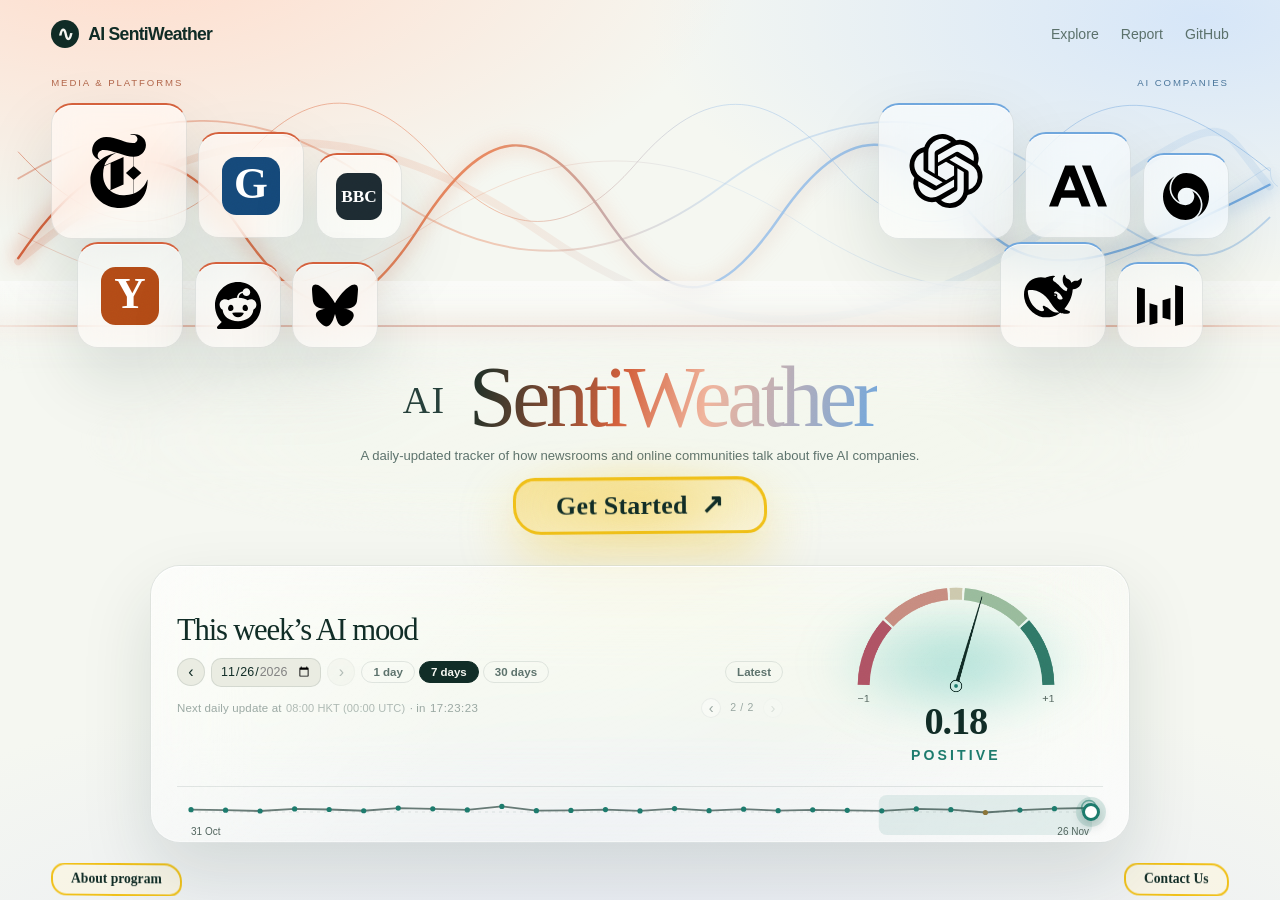
==== docs/index.html @ 68248980 "Hint that the timeline can be dragged" ====
<!doctype html>
<html lang="en">
<head>
<meta charset="utf-8">
<meta name="viewport" content="width=device-width,initial-scale=1">
<meta name="theme-color" content="#f6f7f1" media="(prefers-color-scheme: light)">
<meta name="theme-color" content="#050d12" media="(prefers-color-scheme: dark)">
<meta name="color-scheme" content="light dark">
<title>AI SentiWeather · AI in public conversation</title>
<meta name="description" content="A daily-updated tracker of media coverage and online discussion about five AI companies.">
<script>
  document.documentElement.classList.add("js-anim");
  setTimeout(function () {
    document.querySelectorAll("[data-reveal]").forEach(function (el) { el.classList.add("is-in"); });
  }, 2500);
</script>
<link rel="stylesheet" href="./style.css?v=20261127d">
<script defer src="./app.js?v=20261127d"></script>
</head>
<body data-page="home">

<div class="aurora" aria-hidden="true">
  <span class="orb orb-a"></span>
  <span class="orb orb-b"></span>
  <span class="orb orb-c"></span>
</div>
<div class="grain" aria-hidden="true"></div>

<header class="site-head" data-reveal data-anim="fade" style="--d:0ms">
  <a class="brand" href="./index.html"><i aria-hidden="true">∿</i> AI SentiWeather</a>
  <nav aria-label="Main">
    <a href="start.html">Explore</a>
    <a href="report.html">Report</a>
    <a href="https://github.com/COMM3650-AISentiWeather/AI-SentiWeather" target="_blank" rel="noopener noreferrer">GitHub</a>
  </nav>
</header>

<main class="stage">

  <section class="sky">
    <svg class="wave" viewBox="0 0 1440 320" preserveAspectRatio="none" aria-hidden="true">
      <defs>
        <linearGradient id="waveGrad" x1="0" y1="0" x2="1" y2="0">
          <stop offset="0" stop-color="#d4603c"/>
          <stop offset=".38" stop-color="#e88a62"/>
          <stop offset=".56" stop-color="#a9c9ea"/>
          <stop offset="1" stop-color="#6fa6dd"/>
        </linearGradient>
        <linearGradient id="glowGrad" x1="0" y1="0" x2="1" y2="0">
          <stop offset="0" stop-color="#d4603c" stop-opacity=".6"/>
          <stop offset=".5" stop-color="#e8a483" stop-opacity=".35"/>
          <stop offset="1" stop-color="#6fa6dd" stop-opacity=".6"/>
        </linearGradient>
      </defs>
      <path class="wave-glow" d="M-40 232 C 60 78, 150 70, 232 196 S 372 320, 452 190 S 596 52, 676 176 S 812 300, 892 178 S 1040 60, 1120 168 S 1290 244, 1490 138"
            fill="none" stroke="url(#glowGrad)" stroke-width="14" stroke-linecap="round"/>
      <path class="wave-line wave-wide" style="--wd:.26s" d="M-40 236 C 180 40, 380 40, 600 200 S 1020 340, 1240 180 S 1420 60, 1490 140"
            fill="none" stroke="url(#waveGrad)" stroke-width="10" stroke-opacity=".14" stroke-linecap="round"/>
      <path class="wave-line wave-mid" style="--wd:.18s" d="M-40 130 C 120 30, 260 30, 400 140 S 680 250, 820 140 S 1100 30, 1240 140 S 1420 250, 1490 180"
            fill="none" stroke="url(#waveGrad)" stroke-width="2.4" stroke-opacity=".42" stroke-linecap="round"/>
      <path class="wave-line wave-thin" style="--wd:.1s" d="M-40 96 C 60 210, 150 214, 232 110 S 392 10, 474 110 S 634 210, 716 110 S 876 10, 958 110 S 1118 210, 1200 110 S 1360 10, 1490 120"
            fill="none" stroke="url(#waveGrad)" stroke-width="1.2" stroke-opacity=".55" stroke-linecap="round"/>
      <path class="wave-line wave-hair" style="--wd:.34s" d="M-40 200 C 140 300, 300 300, 460 190 S 760 80, 920 190 S 1220 300, 1380 190 S 1470 120, 1500 140"
            fill="none" stroke="url(#waveGrad)" stroke-width="1" stroke-opacity=".3" stroke-linecap="round"/>
      <path class="wave-line" d="M-40 232 C 60 78, 150 70, 232 196 S 372 320, 452 190 S 596 52, 676 176 S 812 300, 892 178 S 1040 60, 1120 168 S 1290 244, 1490 138"
            fill="none" stroke="url(#waveGrad)" stroke-width="3" stroke-linecap="round"/>
    </svg>
    <div class="horizon" aria-hidden="true" data-reveal data-anim="sweep" style="--d:500ms"></div>
    <div class="frost-band" aria-hidden="true" data-reveal data-anim="fade" style="--d:620ms"></div>

    <div class="icon-field left">
      <p class="field-label" data-reveal data-anim="fade" style="--d:150ms">Media &amp; platforms</p>
      <div class="row">
        <a data-reveal style="--i:0" class="tile media s3" href="https://www.nytimes.com/" target="_blank" rel="noopener noreferrer" title="The New York Times" aria-label="Open The New York Times website"><img class="mono" src="./icons/nyt.svg" alt=""></a>
        <a data-reveal style="--i:1" class="tile media s2" href="https://www.theguardian.com/" target="_blank" rel="noopener noreferrer" title="The Guardian" aria-label="Open The Guardian website"><img src="./icons/guardian.svg" alt=""></a>
        <a data-reveal style="--i:2" class="tile media s1" href="https://www.bbc.com/news" target="_blank" rel="noopener noreferrer" title="BBC News" aria-label="Open BBC News website"><img src="./icons/bbc.svg" alt=""></a>
      </div>
      <div class="row">
        <a data-reveal style="--i:6" class="tile media s2" href="https://news.ycombinator.com/" target="_blank" rel="noopener noreferrer" title="Hacker News" aria-label="Open Hacker News website"><img src="./icons/hacker_news.svg" alt=""></a>
        <a data-reveal style="--i:7" class="tile media s1" href="https://www.reddit.com/" target="_blank" rel="noopener noreferrer" title="Reddit" aria-label="Open Reddit website"><img class="mono" src="./icons/reddit.svg" alt=""></a>
        <a data-reveal style="--i:8" class="tile media s1" href="https://bsky.app/" target="_blank" rel="noopener noreferrer" title="Bluesky" aria-label="Open Bluesky website"><img class="mono" src="./icons/bluesky.svg" alt=""></a>
      </div>
    </div>

    <div class="icon-field right">
      <p class="field-label" data-reveal data-anim="fade" style="--d:150ms">AI companies</p>
      <div class="row">
        <a data-reveal style="--i:3" class="tile ai s3" href="https://openai.com/" target="_blank" rel="noopener noreferrer" title="OpenAI" aria-label="Open OpenAI website"><img class="mono" src="./icons/openai.svg" alt=""></a>
        <a data-reveal style="--i:4" class="tile ai s2" href="https://www.anthropic.com/" target="_blank" rel="noopener noreferrer" title="Anthropic" aria-label="Open Anthropic website"><img class="mono" src="./icons/anthropic.svg" alt=""></a>
        <a data-reveal style="--i:5" class="tile ai s1" href="https://deepmind.google/" target="_blank" rel="noopener noreferrer" title="Google DeepMind" aria-label="Open Google DeepMind website"><img class="mono" src="./icons/deepmind.svg" alt=""></a>
      </div>
      <div class="row">
        <a data-reveal style="--i:9" class="tile ai s2" href="https://www.deepseek.com/" target="_blank" rel="noopener noreferrer" title="DeepSeek" aria-label="Open DeepSeek website"><img class="mono" src="./icons/deepseek.svg" alt=""></a>
        <a data-reveal style="--i:10" class="tile ai s1" href="https://seed.bytedance.com/" target="_blank" rel="noopener noreferrer" title="ByteDance Seed" aria-label="Open ByteDance Seed website"><img class="mono" src="./icons/bytedance.svg" alt=""></a>
      </div>
    </div>
  </section>

  <section class="title-block">
    <div class="lens" aria-hidden="true" data-reveal data-anim="fade" style="--d:220ms"></div>
    <h1 data-reveal data-anim="rise" style="--d:240ms"><span class="ai-mark">AI</span> <em>SentiWeather</em></h1>
    <p class="hero-lede" data-reveal data-anim="rise" style="--d:360ms">A daily-updated tracker of how newsrooms and online communities talk about five AI companies.</p>
    <a class="get-start" href="start.html" data-reveal data-anim="pop" style="--d:460ms">Get Started <span class="arrow" aria-hidden="true">↗</span></a>
  </section>

  <section class="weather glass" aria-labelledby="weekTitle" data-reveal data-anim="glass" style="--d:560ms">
    <div class="weather-copy">
      <h2 id="weekTitle">This week&rsquo;s AI mood</h2>
      <div class="kicker sr-only" id="weekKicker">Emotion of the week</div>
      <p id="weekDates" class="sr-only">Loading the latest snapshot…</p>
      <small id="weekCoverage" class="sr-only"></small>
      <div class="daybar" role="group" aria-label="Choose the date window">
        <button class="step" id="prevWindow" type="button" aria-label="Earlier dates">‹</button>
        <span class="datefield">
          <input type="date" id="weekDate" aria-label="Show the window ending on this date">
        </span>
        <button class="step" id="nextWindow" type="button" aria-label="Later dates">›</button>
        <div class="wpills" role="group" aria-label="Window length">
          <button type="button" data-days="1">1 day</button>
          <button type="button" data-days="7" aria-pressed="true">7 days</button>
          <button type="button" data-days="30">30 days</button>
        </div>
        <button type="button" class="latest" id="latestWindow">Latest</button>
      </div>
      <p class="next-update" id="nextUpdate">
        <span>Next daily update at</span>
        <span class="nu-at">08:00 HKT (00:00 UTC)</span>
        <span>&middot; in</span>
        <span class="nu-clock" id="nextClock">--:--:--</span>
        <span class="strip-nav">
          <button class="strip-step" id="stripPrev" type="button" aria-label="Previous 30 days">‹</button>
          <span class="strip-page" id="stripPage">1 / 1</span>
          <button class="strip-step" id="stripNext" type="button" aria-label="Next 30 days">›</button>
        </span>
      </p>
    </div>
    <div class="instrument">
      <canvas id="gauge" width="560" height="265" aria-hidden="true"></canvas>
      <div class="readout">
        <strong id="weekValue">—</strong>
        <span id="weekLabel"></span>
      </div>
    </div>
    <div class="weather-foot">
      <div class="weekstrip" title="Drag left or right, or use the arrows, to browse dates">
        <canvas id="weekStrip" height="76" aria-label="Daily average sentiment across the collected period, grouped into 30-day blocks."></canvas>
        <input type="range" id="stripRange" class="strip-range" min="0" max="0" step="1" value="0" aria-label="Choose a 30-day block">
        <div class="strip-tip" id="stripTip" hidden></div>
      </div>
    </div>
  </section>

  <div class="corners" data-reveal data-anim="rise" style="--d:780ms">
    <button class="corner" type="button" data-panel="about">About program</button>
    <button class="corner" type="button" data-panel="contact">Contact Us</button>
  </div>
  <p id="loadError" role="alert" hidden></p>
</main>

<dialog class="dialog" id="aboutDialog">
  <div class="body">
    <h2>About the program</h2>
    <p>AI SentiWeather follows five AI companies — OpenAI, Anthropic, Google DeepMind, DeepSeek and ByteDance Seed — across news outlets (The New York Times, The Guardian, BBC) and online communities (Hacker News, Reddit, Bluesky).</p>
    <p>Every day a scheduled job collects new items, scores their tone and republishes this site. Forum figures are samples; media figures use headlines and short excerpts.</p>
    <p class="tiny">COMM3650 · Kelly &amp; Fufu · Hong Kong time, daily cutoff 07:55 HKT</p>
    <button class="close" type="button">Close</button>
  </div>
</dialog>

<dialog class="dialog" id="contactDialog">
  <div class="body">
    <h2>Contact Us</h2>
    <p>Course project for COMM3650 (CUHK), built by Kelly &amp; Fufu.</p>
    <p>Source and issues: <a href="https://github.com/COMM3650-AISentiWeather/AI-SentiWeather" target="_blank" rel="noopener noreferrer">github.com/COMM3650-AISentiWeather/AI-SentiWeather</a></p>
    <p class="tiny">COMM3650-AISentiWeather/AI-SentiWeather · GitHub Organization</p>
    <button class="close" type="button">Close</button>
  </div>
</dialog>
</body>
</html>
---- docs/style.css ----
/* ============================================================
   AI SentiWeather — design system
   Light and dark follow the operating system appearance.
   ============================================================ */

:root {
  color-scheme: light dark;

  --ink: #102c26;
  --muted: #5b716b;
  --line: #d9d7cb;
  --bg: #f5f7f1;
  --bg-top: #ffffff;
  --card: #ffffff;
  --chip: #eaece2;

  --glass-bg: rgba(255, 255, 255, .52);
  --glass-a: rgba(255, 255, 255, .46);
  --glass-b: rgba(255, 255, 255, .16);
  --glass-brd: rgba(16, 44, 38, .10);
  --glass-shadow: 0 30px 70px rgba(16, 44, 38, .13);
  --glass-inner: inset 0 1px 0 rgba(255, 255, 255, .72);
  --sheen: rgba(255, 255, 255, .6);
  --tint-a: #ffdccb;
  --tint-b: #d6e6f8;
  --tint-c: #e6e9f4;
  --lens-a: rgba(255, 255, 255, .30);
  --lens-b: rgba(255, 255, 255, .10);
  --lens-brd: rgba(255, 255, 255, .45);
  --mood: #1c7a6c;
  --mood-glow: rgba(39, 179, 167, .35);
  --pos: #1c7a6c;
  --neg: #b2485c;
  --neu: #8a7438;

  --media: #d4603c;
  --media-soft: #f0b49c;
  --ai: #6fa6dd;
  --ai-deep: #3f74ab;
  --accent: #3f6f9e;
  --yellow: #f0c019;
  --gauge-text: #50635c;

  --orb-a: #f6a582;
  --orb-b: #8fb8e8;
  --orb-c: #b7b6f0;
  --orb-opacity: .7;

  --serif: "Iowan Old Style", "Palatino Linotype", Palatino, Georgia, serif;
  --sans: -apple-system, "Helvetica Neue", Inter, Arial, sans-serif;
  --head-h: 68px;
  --t1: clamp(64px, 6.7vw, 93px);
  --t2: clamp(80px, 8.3vw, 115px);
  --t3: clamp(102px, 10.6vw, 144px);
  --speed: 2.25;

  font-family: var(--sans);
  color: var(--ink);
  background: var(--bg);
  font-size: 16px;
  -webkit-font-smoothing: antialiased;
}

@media (prefers-color-scheme: dark) {
  .tile img.mono, .blob img.mono { filter: invert(1) brightness(1.1) }
  :root { --pos: #63d3bf; --neg: #ef8d9a; --neu: #e2c47e }

  :root {
    --ink: #e8f4f0;
    --muted: #9cb4ae;
    --line: #22343a;
    --bg: #050d12;
    --bg-top: #0b1d24;
    --card: #0d1a1f;
    --chip: #15262c;

    --glass-bg: rgba(255, 255, 255, .055);
    --glass-a: rgba(255, 255, 255, .10);
    --glass-b: rgba(255, 255, 255, .03);
    --glass-brd: rgba(255, 255, 255, .16);
    --glass-shadow: 0 34px 90px rgba(0, 0, 0, .55);
    --glass-inner: inset 0 1px 0 rgba(255, 255, 255, .10);
    --sheen: rgba(255, 255, 255, .18);
    --tint-a: #3a1510;
    --tint-b: #0e2742;
    --tint-c: #1a1a33;
    --lens-a: rgba(255, 255, 255, .055);
    --lens-b: rgba(255, 255, 255, .015);
    --lens-brd: rgba(255, 255, 255, .10);
    --mood: #63d3bf;
    --mood-glow: rgba(75, 214, 199, .3);

    --media: #f0885c;
    --media-soft: #f5b79c;
    --ai: #8fbdf0;
    --ai-deep: #a9cdf2;
    --accent: #8fbdf0;
    --yellow: #f6cb3d;
    --gauge-text: #b8ccc6;

    --orb-a: #c2492a;
    --orb-b: #2f63b8;
    --orb-c: #5b4fa8;
    --orb-opacity: .58;
  }
}

* { box-sizing: border-box }

.sr-only {
  position: absolute;
  width: 1px;
  height: 1px;
  padding: 0;
  margin: -1px;
  overflow: hidden;
  clip-path: inset(50%);
  white-space: nowrap;
  border: 0;
}

body {
  margin: 0;
  min-height: 100vh;
  display: flex;
  flex-direction: column;
  background:
    radial-gradient(78% 52% at 10% -6%, var(--tint-a) 0%, transparent 62%),
    radial-gradient(72% 48% at 94% 2%, var(--tint-b) 0%, transparent 60%),
    radial-gradient(120% 62% at 50% 112%, var(--tint-c) 0%, transparent 62%),
    var(--bg);
  overflow-x: hidden;
}

button, input, select, summary { font: inherit }
a { color: inherit; text-underline-offset: 4px }
button { cursor: pointer; color: inherit; background: none; border: 0 }

button:focus-visible,
a:focus-visible,
input:focus-visible,
summary:focus-visible,
select:focus-visible {
  outline: 3px solid #cf8334;
  outline-offset: 3px;
  border-radius: 6px;
}

[hidden] { display: none !important }

/* ---------- ambient background ---------- */

.aurora {
  position: fixed;
  inset: 0;
  z-index: -1;
  overflow: hidden;
  pointer-events: none;
}

.aurora::after {
  content: "";
  position: absolute;
  left: 16vw;
  right: 16vw;
  bottom: -14vh;
  height: 42vh;
  border-radius: 50%;
  background: radial-gradient(closest-side, var(--orb-a) 0%, transparent 72%);
  filter: blur(clamp(50px, 7vw, 100px));
  opacity: calc(var(--orb-opacity) * .75);
}

.orb {
  position: absolute;
  border-radius: 50%;
  filter: blur(clamp(60px, 9vw, 130px));
  opacity: var(--orb-opacity);
  will-change: transform;
}

.orb-a {
  width: 62vw; height: 62vw;
  left: -16vw; top: -26vw;
  background: radial-gradient(circle at 50% 50%, var(--orb-a) 0%, transparent 68%);
  animation: drift-a 34s ease-in-out infinite;
}

.orb-b {
  width: 52vw; height: 52vw;
  right: -16vw; top: -22vw;
  background: radial-gradient(circle at 50% 50%, var(--orb-b) 0%, transparent 66%);
  animation: drift-b 40s ease-in-out infinite;
}

.orb-c {
  width: 78vw; height: 44vw;
  left: 12vw; bottom: -22vw;
  background: radial-gradient(circle at 50% 50%, var(--orb-c) 0%, transparent 70%);
  opacity: calc(var(--orb-opacity) * .7);
  animation: drift-c 46s ease-in-out infinite;
}

@keyframes drift-a {
  0%, 100% { transform: translate3d(0, 0, 0) scale(1) }
  50% { transform: translate3d(6vw, 4vh, 0) scale(1.08) }
}
@keyframes drift-b {
  0%, 100% { transform: translate3d(0, 0, 0) scale(1) }
  50% { transform: translate3d(-7vw, 5vh, 0) scale(1.12) }
}
@keyframes drift-c {
  0%, 100% { transform: translate3d(0, 0, 0) scale(1) }
  50% { transform: translate3d(-4vw, -4vh, 0) scale(1.06) }
}

/* ---------- chrome ---------- */

header.site-head {
  position: relative;
  z-index: 4;
  display: flex;
  align-items: center;
  justify-content: space-between;
  gap: 14px;
  height: var(--head-h);
  padding: 0 clamp(16px, 4vw, 58px);
}

header a { text-decoration: none }

nav { display: flex; gap: 22px; font-size: .88rem; align-items: center }
nav a { color: var(--muted); transition: color .2s ease }
nav a:hover { color: var(--ink) }

.brand {
  display: flex;
  gap: 9px;
  align-items: center;
  font-weight: 700;
  letter-spacing: -.04em;
  font-size: 1.1rem;
  white-space: nowrap;
}

.brand i {
  border-radius: 50%;
  width: 28px;
  height: 28px;
  display: grid;
  place-content: center;
  background: var(--ink);
  color: var(--bg);
  font: bold 20px Georgia;
  font-style: normal;
}

/* ---------- glass ---------- */

.glass {
  position: relative;
  background: linear-gradient(155deg, var(--glass-a) 0%, var(--glass-b) 62%, var(--glass-a) 100%);
  border: 1px solid var(--glass-brd);
  border-radius: 30px;
  backdrop-filter: blur(42px) saturate(185%);
  -webkit-backdrop-filter: blur(42px) saturate(185%);
  box-shadow:
    0 1px 0 rgba(255, 255, 255, .9) inset,
    0 0 0 1px rgba(255, 255, 255, .35) inset,
    var(--glass-shadow);
  overflow: hidden;
  isolation: isolate;
}

.glass::before {
  content: "";
  position: absolute;
  inset: 0;
  z-index: -1;
  background: linear-gradient(118deg, var(--sheen) 0%, transparent 34%, transparent 68%, var(--sheen) 100%);
  opacity: .7;
  pointer-events: none;
}

/* film grain: the thing that makes glass read as frosted rather than flat */
.grain {
  position: fixed;
  inset: 0;
  z-index: 3;
  pointer-events: none;
  opacity: .055;
  mix-blend-mode: overlay;
  background-image: url("data:image/svg+xml;utf8,<svg xmlns='http://www.w3.org/2000/svg' width='180' height='180'><filter id='n'><feTurbulence type='fractalNoise' baseFrequency='0.85' numOctaves='3' stitchTiles='stitch'/></filter><rect width='180' height='180' filter='url(%23n)'/></svg>");
  background-size: 180px 180px;
}

@media (prefers-color-scheme: dark) {
  .grain { opacity: .075; mix-blend-mode: soft-light }
}

/* ---------- home stage ---------- */

.stage {
  position: relative;
  z-index: 1;
  width: 100%;
  max-width: 1480px;
  margin: 0 auto;
  padding: 0 clamp(16px, 4vw, 64px) clamp(8px, 1.4vh, 18px);
  min-height: calc(100svh - var(--head-h));
  display: flex;
  flex-direction: column;
  justify-content: space-between;
  gap: clamp(3px, .7vh, 8px);
  flex: 1;
}

/* sky: wave + icon clusters + horizon */

.sky {
  position: relative;
  height: calc(var(--t3) + var(--t2) + 34px);
  margin-top: clamp(2px, 1vh, 12px);
  flex: 0 0 auto;
}

.wave {
  position: absolute;
  left: 0;
  right: 0;
  top: 0;
  width: 100%;
  height: 100%;
  overflow: visible;
}

.wave-glow { filter: blur(11px); opacity: .6 }

.horizon {
  position: absolute;
  left: -6vw;
  right: -6vw;
  bottom: 0;
  height: 1.5px;
  background: linear-gradient(90deg, transparent, var(--media) 10%, color-mix(in srgb, var(--media) 70%, var(--ai)) 50%, var(--media) 90%, transparent);
  box-shadow: 0 0 22px color-mix(in srgb, var(--media) 42%, transparent);
  opacity: .9;
}

.frost-band {
  position: absolute;
  left: -6vw;
  right: -6vw;
  bottom: -46px;
  height: 92px;
  background: linear-gradient(to bottom,
      color-mix(in srgb, var(--card) 55%, transparent) 0%,
      transparent 100%);
  backdrop-filter: blur(10px);
  -webkit-backdrop-filter: blur(10px);
  mask-image: linear-gradient(to bottom, #000 0%, transparent 100%);
  -webkit-mask-image: linear-gradient(to bottom, #000 0%, transparent 100%);
  pointer-events: none;
}

.icon-field {
  position: absolute;
  top: 0;
  display: flex;
  flex-direction: column;
  gap: 8px;
  z-index: 2;
}

.icon-field.left { left: 0; align-items: flex-start }
.icon-field.right { right: 0; align-items: flex-end }

.icon-field .row { display: flex; gap: clamp(6px, .9vw, 13px); align-items: flex-end }
.icon-field .row:nth-of-type(2) { margin-left: clamp(10px, 2vw, 26px) }
.icon-field.right .row:nth-of-type(2) { margin-left: 0; margin-right: clamp(10px, 2vw, 26px) }

.icon-field.left .field-label { color: color-mix(in srgb, var(--media) 72%, var(--muted)) }
.icon-field.right .field-label { color: color-mix(in srgb, var(--ai-deep) 72%, var(--muted)) }

.field-label {
  margin: 0 0 12px;
  font-size: .6rem;
  letter-spacing: .2em;
  text-transform: uppercase;
  color: var(--muted);
  opacity: .85;
}

.tile {
  display: flex;
  align-items: center;
  justify-content: center;
  border-radius: 21px;
  background: var(--glass-bg);
  border: 1px solid var(--glass-brd);
  box-shadow: var(--glass-shadow), var(--glass-inner);
  backdrop-filter: blur(18px) saturate(160%);
  -webkit-backdrop-filter: blur(18px) saturate(160%);
  transition: transform .4s cubic-bezier(.2, .7, .3, 1), box-shadow .4s ease;
}

.tile:hover, .tile:focus-visible { transform: translateY(-6px) scale(1.06) }

a.tile {
  position: relative;
  text-decoration: none;
  color: inherit;
}

a.tile::after {
  content: "↗";
  position: absolute;
  top: 3px;
  right: 7px;
  font-size: .68rem;
  line-height: 1;
  color: var(--muted);
  opacity: 0;
  transform: translateY(4px);
  transition: opacity .2s ease, transform .2s ease;
}

a.tile:hover::after, a.tile:focus-visible::after {
  opacity: .95;
  transform: none;
}

a.tile:hover { box-shadow: 0 26px 56px rgba(16, 44, 38, .22), var(--glass-inner) }

.tile img { display: block; width: 56%; height: 56%; object-fit: contain }

.tile.media { border-top: 2px solid var(--media) }
.tile.ai { border-top: 2px solid var(--ai) }




.s1 { width: var(--t1); height: var(--t1) }
.s2 { width: var(--t2); height: var(--t2) }
.s3 { width: var(--t3); height: var(--t3) }

/* title */

.title-block {
  text-align: center;
  position: relative;
  z-index: 2;
  padding: clamp(2px, .5vh, 8px) 0;
}

.title-block .lens {
  position: absolute;
  left: 50%;
  top: 50%;
  width: min(1120px, 100%);
  height: calc(100% + clamp(16px, 3vh, 40px));
  transform: translate(-50%, -50%);
  z-index: -1;
  border-radius: 50% / 42%;
  border: 0;
  background: linear-gradient(158deg, var(--lens-a) 0%, transparent 58%, var(--lens-b) 100%);
  backdrop-filter: blur(34px) saturate(150%);
  -webkit-backdrop-filter: blur(34px) saturate(150%);
  box-shadow: none;
  mask-image: radial-gradient(closest-side, #000 58%, transparent 100%);
  -webkit-mask-image: radial-gradient(closest-side, #000 58%, transparent 100%);
  pointer-events: none;
}

.kicker {
  font-size: .72rem;
  text-transform: uppercase;
  letter-spacing: .22em;
  color: var(--accent);
  font-weight: 650;
  margin: 0;
}

.title-block h1 {
  font: normal clamp(2.3rem, 7vw, 6.2rem)/.92 var(--serif);
  letter-spacing: -.05em;
  margin: .14em 0 .1em;
  white-space: nowrap;
}

.title-block h1 em {
  font-style: normal;
  background: linear-gradient(102deg, var(--ink) 0%, var(--media) 38%, var(--media-soft) 58%, var(--ai) 100%);
  -webkit-background-clip: text;
  background-clip: text;
  color: transparent;
}

.title-block h1 .ai-mark {
  font-size: .44em;
  letter-spacing: .04em;
  vertical-align: .34em;
  margin-right: .16em;
  color: var(--ink);
  opacity: .9;
}

.hero-lede {
  color: var(--muted);
  font-size: clamp(.8rem, .98vw, .95rem);
  line-height: 1.4;
  max-width: min(100%, 96ch);
  margin: .55rem auto 0;
  text-wrap: balance;
}

@media (min-width: 1080px) {
  .hero-lede { white-space: nowrap; text-wrap: nowrap }
}

.get-start {
  position: relative;
  isolation: isolate;
  display: inline-flex;
  align-items: center;
  gap: 14px;
  margin-top: clamp(12px, 2.2vh, 28px);
  padding: clamp(14px, 2.1vh, 22px) clamp(44px, 4.6vw, 70px);
  border: 3px solid var(--yellow);
  border-radius: 22px 30px 20px 28px;
  background:
    linear-gradient(160deg, color-mix(in srgb, var(--yellow) 42%, transparent), color-mix(in srgb, var(--yellow) 14%, transparent)),
    var(--glass-a);
  backdrop-filter: blur(18px) saturate(165%);
  -webkit-backdrop-filter: blur(18px) saturate(165%);
  color: var(--ink);
  text-decoration: none;
  font: 600 clamp(1.55rem, 2.9vw, 2.35rem)/1 "Bradley Hand", "Segoe Print", "Comic Sans MS", var(--serif);
  letter-spacing: .01em;
  box-shadow:
    0 22px 54px color-mix(in srgb, var(--yellow) 34%, transparent),
    inset 0 1px 0 color-mix(in srgb, var(--yellow) 55%, transparent),
    var(--glass-inner);
  transform: rotate(-.5deg);
  transition: transform .2s ease, box-shadow .2s ease, border-color .2s ease;
}

.get-start::before {
  content: "";
  position: absolute;
  inset: -18px -26px;
  z-index: -1;
  border-radius: 34px;
  background: radial-gradient(closest-side, color-mix(in srgb, var(--yellow) 45%, transparent), transparent 76%);
  filter: blur(20px);
  animation: cta-halo calc(4.5s * var(--speed)) ease-in-out infinite;
  pointer-events: none;
}

@keyframes cta-halo {
  0%, 100% { opacity: .45; scale: .97 }
  50% { opacity: .85; scale: 1.05 }
}

.get-start:hover {
  transform: rotate(0deg) translateY(-3px) scale(1.02);
  border-color: color-mix(in srgb, var(--yellow) 85%, white);
  box-shadow:
    0 30px 70px color-mix(in srgb, var(--yellow) 46%, transparent),
    inset 0 1px 0 color-mix(in srgb, var(--yellow) 70%, transparent),
    var(--glass-inner);
}

.get-start .arrow { font-size: 1.05em; transition: transform .2s ease }
.get-start:hover .arrow { transform: translate(3px, -3px) }

/* weather card */

.weather {
  position: relative;
  z-index: 2;
  width: min(980px, 100%);
  margin: 0 auto;
  padding: clamp(12px, 1.8vh, 20px) clamp(20px, 3.2vw, 44px) clamp(10px, 1.4vh, 16px);
  display: grid;
  grid-template-columns: 1fr auto;
  grid-template-areas:
    "copy gauge"
    "foot foot";
  align-items: center;
  gap: clamp(8px, 1.6vw, 30px) clamp(10px, 2vw, 34px);
  text-align: left;
}

.weather-copy { grid-area: copy; min-width: 0 }
.weather > .instrument { grid-area: gauge }
.weather-foot {
  grid-area: foot;
  display: grid;
  gap: 2px;
  border-top: 1px solid var(--glass-brd);
  padding-top: 8px;
  margin-top: 2px;
}

.weather-copy h2 {
  font: normal clamp(1.95rem, 3.25vw, 3rem)/1.05 var(--serif);
  letter-spacing: -.04em;
  margin: 0 0 .38em;
}

.weather-copy p {
  color: var(--muted);
  font-size: .84rem;
  margin: 0;
}

.weather-copy small {
  display: block;
  color: var(--muted);
  opacity: .78;
  font-size: .7rem;
  line-height: 1.45;
  margin-top: 5px;
  max-width: 54ch;
}

.daybar {
  display: flex;
  align-items: center;
  gap: 6px;
  flex-wrap: wrap;
  margin-top: 10px;
}

.daybar .step {
  width: 28px;
  height: 28px;
  border-radius: 50%;
  border: 1px solid var(--glass-brd);
  background: var(--chip);
  color: var(--ink);
  display: grid;
  place-items: center;
  font-size: 1rem;
  line-height: 1;
  padding: 0;
}

.daybar .step:hover { background: color-mix(in srgb, var(--ink) 9%, var(--chip)) }
.daybar .step[disabled] { opacity: .3; cursor: default }

.datefield { display: inline-flex }

.daybar input[type="date"] {
  border: 1px solid var(--glass-brd);
  background: var(--chip);
  color: var(--ink);
  border-radius: 10px;
  padding: 5px 8px;
  font-size: .78rem;
  min-height: 28px;
}

.wpills { display: flex; gap: 4px }

.wpills button,
.daybar .latest {
  border: 1px solid var(--glass-brd);
  background: transparent;
  color: var(--muted);
  border-radius: 999px;
  padding: 4px 11px;
  font-size: .72rem;
  font-weight: 600;
  transition: background .18s ease, color .18s ease, border-color .18s ease;
}

.wpills button:hover,
.daybar .latest:hover { background: color-mix(in srgb, var(--ink) 8%, transparent); color: var(--ink) }

.wpills button[aria-pressed="true"] {
  background: var(--ink);
  border-color: var(--ink);
  color: var(--bg);
}

.daybar .latest { margin-left: auto }

/* Quiet countdown to the next scheduled refresh; deliberately low-contrast. */
.weather-copy p.next-update {
  display: flex;
  align-items: center;
  flex-wrap: wrap;
  gap: .38em;
  margin-top: clamp(9px, 1.3vh, 16px);
  color: var(--muted);
  opacity: .6;
  font-size: .72rem;
  line-height: 1.5;
  letter-spacing: .012em;
}

.next-update .nu-clock {
  font-variant-numeric: tabular-nums;
  letter-spacing: .04em;
}

.next-update .nu-at {
  opacity: .78;
  font-size: .96em;
}

.weekstrip {
  position: relative;
  width: 100%;
  cursor: grab;
  user-select: none;
  touch-action: none;
}

.weekstrip:active { cursor: grabbing }

.weekstrip:hover .strip-range::-webkit-slider-thumb,
.weekstrip:hover .strip-range::-moz-range-thumb { scale: 1.15 }

/* explicit page arrows, so paging never depends on a drag */
.strip-nav {
  margin-left: auto;
  display: inline-flex;
  align-items: center;
  gap: 4px;
  opacity: 1;
}

.strip-page {
  font-size: .66rem;
  letter-spacing: .06em;
  font-variant-numeric: tabular-nums;
  min-width: 3.2em;
  text-align: center;
}

.strip-step {
  width: 20px;
  height: 20px;
  display: grid;
  place-content: center;
  border: 1px solid var(--glass-brd);
  border-radius: 50%;
  background: var(--glass-bg);
  color: var(--muted);
  font-size: .92rem;
  line-height: 1;
  transition: color .2s ease, background .2s ease, opacity .2s ease;
}

.strip-step:hover:not(:disabled) { color: var(--ink); background: var(--card) }
.strip-step:disabled { opacity: .3; cursor: default }

.weekstrip canvas {
  display: block;
  width: 100%;
  height: 76px;
  pointer-events: none;
}

/* the strip is a slider: one step per 30-day block */
.strip-range {
  position: absolute;
  left: 3px;
  right: 3px;
  top: 50%;
  width: calc(100% - 6px);
  height: 58px;
  margin: 0;
  transform: translateY(-50%);
  appearance: none;
  -webkit-appearance: none;
  background: transparent;
  pointer-events: none;
}

.strip-range:disabled { opacity: .45; cursor: default }

.strip-range::-webkit-slider-runnable-track {
  height: 58px;
  background: transparent;
  border: 0;
}

.strip-range::-moz-range-track {
  height: 58px;
  background: transparent;
  border: 0;
}

.strip-range::-webkit-slider-thumb {
  -webkit-appearance: none;
  appearance: none;
  width: 18px;
  height: 18px;
  margin-top: 17px;
  border-radius: 50%;
  background: var(--card);
  border: 3px solid var(--mood, var(--teal));
  box-shadow: 0 4px 12px rgba(16, 44, 38, .25), 0 0 0 6px color-mix(in srgb, var(--mood, var(--teal)) 16%, transparent);
  transition: box-shadow .2s ease, scale .2s ease;
}

.strip-range::-moz-range-thumb {
  width: 18px;
  height: 18px;
  border-radius: 50%;
  background: var(--card);
  border: 3px solid var(--mood, var(--teal));
  box-shadow: 0 4px 12px rgba(16, 44, 38, .25), 0 0 0 6px color-mix(in srgb, var(--mood, var(--teal)) 16%, transparent);
}

.strip-range:focus-visible::-webkit-slider-thumb,
.strip-range:hover::-webkit-slider-thumb { scale: 1.15 }

.strip-range:focus-visible::-moz-range-thumb,
.strip-range:hover::-moz-range-thumb { scale: 1.15 }

.strip-tip {
  position: absolute;
  top: 0;
  transform: translateX(-50%);
  background: var(--glass-bg);
  border: 1px solid var(--glass-brd);
  border-radius: 10px;
  padding: 3px 9px;
  font-size: .68rem;
  font-weight: 600;
  letter-spacing: .01em;
  color: var(--ink);
  pointer-events: none;
  white-space: nowrap;
  backdrop-filter: blur(12px);
  -webkit-backdrop-filter: blur(12px);
  box-shadow: 0 6px 18px rgba(16, 44, 38, .12);
}


.instrument {
  position: relative;
  width: clamp(250px, 26vw, 380px);
  flex: 0 0 auto;
  display: flex;
  flex-direction: column;
  align-items: center;
}

.instrument::before {
  content: "";
  position: absolute;
  left: -14%;
  right: -14%;
  top: 4%;
  bottom: 8%;
  border-radius: 50%;
  background: radial-gradient(closest-side, var(--mood-glow) 0%, transparent 72%);
  filter: blur(22px);
  z-index: -1;
  pointer-events: none;
  transition: background .6s ease;
}

.instrument canvas {
  display: block;
  width: 100%;
  height: auto;
}

.readout {
  position: relative;
  margin-top: -6px;
  text-align: center;
  pointer-events: none;
}

body.mood-positive { --mood: #1c7a6c; --mood-glow: rgba(39, 179, 167, .4) }
body.mood-negative { --mood: #b2485c; --mood-glow: rgba(196, 84, 102, .38) }
body.mood-neutral { --mood: #8a7438; --mood-glow: rgba(196, 168, 96, .32) }

@media (prefers-color-scheme: dark) {
  body.mood-positive { --mood: #63d3bf; --mood-glow: rgba(75, 214, 199, .34) }
  body.mood-negative { --mood: #ef8d9a; --mood-glow: rgba(239, 141, 154, .3) }
  body.mood-neutral { --mood: #e2c47e; --mood-glow: rgba(226, 196, 126, .28) }
}

.readout strong {
  display: block;
  font: 700 clamp(2.8rem, 3.8vw, 4.1rem)/1 var(--serif);
  letter-spacing: -.03em;
  color: var(--ink);
}

.readout span {
  display: inline-block;
  margin-top: 6px;
  font-size: .88rem;
  font-weight: 650;
  letter-spacing: .22em;
  text-transform: uppercase;
  color: var(--mood);
  transition: color .6s ease;
}

/* corner actions */

.corners {
  display: flex;
  justify-content: space-between;
  align-items: center;
  gap: 14px;
  padding-top: 0;
}

.corner {
  border: 2px solid var(--yellow);
  font-size: .95rem;
  border-radius: 14px 18px 12px 16px;
  background: color-mix(in srgb, var(--yellow) 8%, var(--glass-bg));
  backdrop-filter: blur(14px);
  -webkit-backdrop-filter: blur(14px);
  padding: 10px 22px;
  font: 600 1rem/1.1 "Bradley Hand", "Segoe Print", "Comic Sans MS", var(--serif);
  color: var(--ink);
  transform: rotate(.5deg);
  transition: background .2s ease, transform .2s ease;
}

.corner:hover { transform: rotate(0) translateY(-2px) }

/* ---------- inner pages ---------- */

main.page {
  width: 100%;
  max-width: 1380px;
  margin: 0 auto;
  padding: 0 clamp(16px, 4vw, 56px) 44px;
  flex: 1;
}

.intro { margin: clamp(26px, 4vw, 46px) 0 clamp(16px, 2.4vw, 26px) }

.intro h1 {
  font: normal clamp(2.2rem, 5vw, 4.4rem)/.98 var(--serif);
  letter-spacing: -.045em;
  margin: .18em 0 .3em;
}

.intro p { max-width: 52ch; margin: 0; color: var(--muted); line-height: 1.55 }

/* selection */

.selector {
  display: grid;
  grid-template-columns: 1fr 1fr;
  gap: clamp(12px, 2vw, 26px);
}

.side {
  position: relative;
  border-radius: 28px;
  border: 1px solid var(--glass-brd);
  background: var(--glass-bg);
  backdrop-filter: blur(24px) saturate(160%);
  -webkit-backdrop-filter: blur(24px) saturate(160%);
  box-shadow: var(--glass-shadow), var(--glass-inner);
  padding: clamp(16px, 3vw, 34px);
  min-height: clamp(320px, 42vh, 470px);
  display: flex;
  flex-direction: column;
  gap: 10px;
  overflow: hidden;
}

.side.platform {
  background:
    linear-gradient(160deg, color-mix(in srgb, var(--media) 14%, transparent), transparent 60%),
    var(--glass-bg);
}

.side.ai {
  background:
    linear-gradient(200deg, color-mix(in srgb, var(--ai) 18%, transparent), transparent 60%),
    var(--glass-bg);
}

.side h2 {
  font: normal clamp(1.4rem, 2.4vw, 2.1rem)/1 var(--serif);
  margin: 0;
  letter-spacing: -.03em;
}

.side.platform h2 { color: var(--media) }
.side.ai h2 { color: var(--ai-deep) }

.side small { font-size: .78rem; color: var(--muted) }

.blobs {
  flex: 1;
  display: flex;
  flex-wrap: wrap;
  align-items: center;
  justify-content: center;
  align-content: center;
  gap: clamp(4px, 1.2vw, 14px);
  padding: 6px 0 2px;
}

.blob {
  --dy: 0px;
  --rot: 0deg;
  position: relative;
  display: grid;
  place-content: center;
  gap: 4px;
  padding: 0;
  border: 1.6px solid;
  border-radius: 46% 54% 52% 48% / 52% 46% 54% 48%;
  background: var(--glass-bg);
  backdrop-filter: blur(10px);
  -webkit-backdrop-filter: blur(10px);
  transform: translateY(var(--dy)) rotate(var(--rot));
  transition: transform .2s ease, box-shadow .2s ease, background .2s ease, border-color .2s ease;
  aspect-ratio: 1;
  width: var(--size, 110px);
}

.blob img { width: 42%; height: 42%; margin: 0 auto; display: block }
.blob span {
  font-size: .68rem;
  line-height: 1.05;
  text-align: center;
  padding: 0 8px;
  color: var(--ink);
  letter-spacing: -.01em;
}

.platform .blob { border-color: color-mix(in srgb, var(--media) 62%, transparent) }
.ai .blob { border-color: color-mix(in srgb, var(--ai) 62%, transparent) }

.blob:hover { transform: translateY(calc(var(--dy) - 3px)) rotate(var(--rot)) scale(1.02) }

.platform .blob[aria-pressed="true"] {
  background: color-mix(in srgb, var(--media) 22%, var(--glass-bg));
  border-color: var(--media);
  border-width: 2.6px;
  box-shadow: 0 8px 26px color-mix(in srgb, var(--media) 32%, transparent);
}

.ai .blob[aria-pressed="true"] {
  background: color-mix(in srgb, var(--ai) 24%, var(--glass-bg));
  border-color: var(--ai-deep);
  border-width: 2.6px;
  box-shadow: 0 8px 26px color-mix(in srgb, var(--ai) 34%, transparent);
}

.blob[aria-pressed="true"]:after {
  content: "✓";
  position: absolute;
  top: 4px;
  right: 9px;
  font-size: .85rem;
  font-weight: 700;
  color: var(--media);
}

.ai .blob[aria-pressed="true"]:after { color: var(--ai-deep) }

.blob[aria-disabled="true"] {
  opacity: .38;
  border-style: dashed;
  cursor: not-allowed;
}

.blob[aria-disabled="true"] span:after {
  content: " · no data";
  opacity: .8;
}

.launch {
  position: sticky;
  bottom: 12px;
  z-index: 5;
  margin-top: clamp(16px, 2.4vw, 26px);
  display: flex;
  gap: 12px;
  align-items: stretch;
}

.launch-bar {
  flex: 1;
  min-width: 0;
  border: 1px solid var(--glass-brd);
  border-radius: 20px 24px 20px 24px;
  background: var(--glass-bg);
  backdrop-filter: blur(24px) saturate(160%);
  -webkit-backdrop-filter: blur(24px) saturate(160%);
  box-shadow: var(--glass-shadow), var(--glass-inner);
  padding: 12px clamp(14px, 2vw, 22px);
  display: flex;
  align-items: center;
  gap: clamp(12px, 2vw, 26px);
  flex-wrap: wrap;
}

.launch-bar .sentence {
  flex: 1 1 260px;
  min-width: 200px;
  margin: 0;
  font-size: .95rem;
  line-height: 1.35;
  color: var(--ink);
}

.presets { display: flex; gap: 6px; flex-wrap: wrap }

.presets button {
  border: 1px solid var(--line);
  border-radius: 18px;
  padding: 6px 12px;
  font-size: .8rem;
  background: var(--card);
  color: var(--muted);
  transition: all .15s ease;
}

.presets button[aria-pressed="true"] {
  background: var(--ink);
  border-color: var(--ink);
  color: var(--bg);
}

.presets button[aria-disabled="true"] { opacity: .4; cursor: not-allowed }

.custom { display: flex; gap: 8px; align-items: center; font-size: .8rem; color: var(--muted) }

.custom input {
  border: 1px solid var(--line);
  border-radius: 8px;
  padding: 5px 8px;
  font-size: .8rem;
  background: var(--card);
  color: var(--ink);
}

.go {
  flex: 0 0 auto;
  display: grid;
  place-content: center;
  min-width: clamp(84px, 10vw, 118px);
  padding: 0 clamp(14px, 2vw, 22px);
  border: 2.4px solid var(--ai-deep);
  border-radius: 18px 22px 16px 20px;
  background: color-mix(in srgb, var(--ai) 16%, var(--glass-bg));
  backdrop-filter: blur(14px);
  -webkit-backdrop-filter: blur(14px);
  color: var(--ai-deep);
  font: 700 clamp(1.2rem, 2vw, 1.6rem)/1 "Bradley Hand", "Segoe Print", "Comic Sans MS", var(--serif);
  text-decoration: none;
  letter-spacing: .02em;
  transform: rotate(-.5deg);
  transition: transform .16s ease, background .16s ease, box-shadow .16s ease;
}

.go:hover {
  background: color-mix(in srgb, var(--ai) 28%, var(--glass-bg));
  transform: rotate(0) translateY(-2px);
  box-shadow: 0 12px 30px color-mix(in srgb, var(--ai) 32%, transparent);
}

.go[aria-disabled="true"], .go[data-disabled="true"] {
  opacity: .45;
  pointer-events: none;
}

.notice { margin: 10px 2px 0; font-size: .84rem; color: var(--media); min-height: 1.2em }
#available { color: var(--muted); font-size: .82rem; margin: 10px 2px 0 }

/* report */

.toolbar {
  display: flex;
  gap: 12px;
  align-items: center;
  flex-wrap: wrap;
  padding: 12px 16px;
  border: 1px solid var(--glass-brd);
  border-radius: 18px;
  background: var(--glass-bg);
  backdrop-filter: blur(20px) saturate(160%);
  -webkit-backdrop-filter: blur(20px) saturate(160%);
  box-shadow: var(--glass-inner);
  margin-bottom: 18px;
  font-size: .86rem;
}

.toolbar details { position: relative }
.toolbar summary { cursor: pointer; color: var(--accent); font-weight: 600 }
.toolbar label { display: inline-flex; gap: 6px; align-items: center; color: var(--muted) }
.toolbar select {
  border: 1px solid var(--line);
  border-radius: 8px;
  padding: 4px 8px;
  background: var(--card);
  color: var(--ink);
}
.toolbar .exports { margin-left: auto; display: flex; gap: 6px }
.toolbar .exports button {
  border: 1px solid var(--line);
  border-radius: 8px;
  padding: 6px 12px;
  background: var(--chip);
  color: var(--ink);
  font-size: .8rem;
}
.toolbar .exports button:hover { filter: brightness(.96) }

.toggles { display: flex; gap: 12px; flex-wrap: wrap; padding: 10px 0 2px }
.toggles label { display: inline-flex; gap: 5px; align-items: center }

.panel {
  background: var(--card);
  border: 1px solid var(--line);
  border-radius: 20px;
  padding: clamp(16px, 2.4vw, 26px);
  margin-bottom: 16px;
  min-width: 0;
}

.panel h2 { font: normal clamp(1.3rem, 2.2vw, 2rem)/1.1 var(--serif); margin: 0 0 .4em }
.panel h3 { font: 600 1rem/1.3 var(--sans); margin: 18px 0 6px }
.panel p, small { color: var(--muted); line-height: 1.5 }
.plot { width: 100% }
.chart-save {
  border: 1px solid var(--line);
  border-radius: 8px;
  padding: 4px 10px;
  font-size: .74rem;
  color: var(--muted);
  background: var(--chip);
}

.piegrid {
  display: grid;
  grid-template-columns: repeat(auto-fit, minmax(180px, 1fr));
  gap: 10px;
  margin-top: 14px;
}
.piegrid h3 { margin: 0 0 2px }

.words { display: block; max-width: 100%; height: auto }

.sample {
  border-left: 3px solid var(--line);
  padding: 2px 0 2px 14px;
  margin: 10px 0;
}
.sample p { margin: .3em 0 }
.sample small { display: block; font-size: .76rem }
.sample a { font-size: .8rem; color: var(--accent) }

.tag {
  display: inline-block;
  font-size: .68rem;
  text-transform: uppercase;
  letter-spacing: .1em;
  padding: 2px 8px;
  border-radius: 10px;
  background: var(--chip);
  color: var(--muted);
}

.back { color: var(--accent); font-size: .86rem; text-decoration: none }
.back:hover { text-decoration: underline }

/* dialogs */

.dialog {
  border: 1px solid var(--glass-brd);
  border-radius: 22px;
  padding: 0;
  max-width: 440px;
  color: var(--ink);
  background: var(--glass-bg);
  backdrop-filter: blur(30px) saturate(170%);
  -webkit-backdrop-filter: blur(30px) saturate(170%);
  box-shadow: var(--glass-shadow);
}
.dialog::backdrop { background: color-mix(in srgb, var(--bg) 55%, transparent); backdrop-filter: blur(3px) }
.dialog .body { padding: 24px 26px 26px }
.dialog h2 { font: normal 1.55rem/1.2 var(--serif); margin: 0 0 .5em }
.dialog p { color: var(--muted); line-height: 1.6; margin: .45em 0 }
.dialog .tiny { font-size: .76rem; opacity: .7 }
.dialog .close {
  margin-top: 16px;
  border: 1px solid var(--line);
  border-radius: 10px;
  padding: 7px 16px;
  background: var(--chip);
  color: var(--ink);
}

#loadError {
  border: 1px solid color-mix(in srgb, var(--media) 55%, transparent);
  background: color-mix(in srgb, var(--media) 12%, transparent);
  color: var(--ink);
  border-radius: 14px;
  padding: 12px 16px;
  margin: 12px 0;
}

/* footer */

footer {
  position: relative;
  z-index: 1;
  display: flex;
  justify-content: space-between;
  gap: 14px;
  flex-wrap: wrap;
  color: var(--muted);
  font-size: .78rem;
  padding: 16px clamp(16px, 4vw, 56px) 24px;
}

/* ---------- responsive ---------- */

@media (max-width: 900px) {
  .weather { grid-template-columns: 1fr; grid-template-areas: "copy" "gauge" "foot"; text-align: center; justify-items: center }
  .weather-foot { width: 100% }
  .daybar { justify-content: center }
  .daybar .latest { margin-left: 0 }
  .weather small { text-align: center }
  .instrument { margin-top: 4px; width: clamp(190px, 46vw, 250px) }
}

@media (max-width: 820px) {
  :root { --head-h: 64px }
  header.site-head { padding: 0 14px }
  .brand { font-size: .95rem; gap: 6px }
  .brand i { width: 24px; height: 24px; font-size: 17px }
  nav { gap: 12px; font-size: .76rem }
  .stage { min-height: auto; gap: 18px; padding-bottom: 22px }
  /* phones: the two clusters stack, so every tile can stay large */
  :root { --t1: 49px; --t2: 62px; --t3: 78px }
  .sky {
    height: auto;
    margin-top: 0;
    display: flex;
    flex-direction: column;
    align-items: center;
    gap: 8px;
    padding-bottom: 16px;
  }
  .icon-field {
    position: static;
    width: 100%;
    align-items: center;
    gap: 6px;
  }
  .icon-field.left,
  .icon-field.right { align-items: center }
  .icon-field .row { justify-content: center }
  .icon-field .row:nth-of-type(2),
  .icon-field.right .row:nth-of-type(2) { margin-left: 0; margin-right: 0 }
  .field-label { font-size: .52rem; letter-spacing: .14em }
  .title-block h1 { font-size: clamp(2rem, 9vw, 3.4rem); white-space: normal }
  .hero-lede { font-size: .9rem }
  .selector { grid-template-columns: 1fr }
  .side { min-height: 240px }
  .blob { width: calc(var(--size) * .82) }
  .launch { position: static; flex-direction: column; gap: 10px }
  .launch-bar { width: 100% }
  .go { width: 100%; min-height: 62px; font-size: 1.4rem }
  .corners { justify-content: space-between }
}

@media (max-width: 420px) {
  .icon-field .row:nth-of-type(2) { margin-left: 0 }
  .icon-field.right .row:nth-of-type(2) { margin-right: 0 }
  .weather { padding: 14px 16px }
  .instrument { width: 200px }
}

/* ============================================================
   Motion modules — each block of the page arrives in its own way
   ============================================================ */

@keyframes m-fade {
  from { opacity: 0 }
  to { opacity: 1 }
}

@keyframes m-rise {
  from { opacity: 0; translate: 0 22px }
  to { opacity: 1; translate: 0 0 }
}

@keyframes m-pop {
  0% { opacity: 0; scale: .82 }
  62% { opacity: 1; scale: 1.03 }
  100% { opacity: 1; scale: 1 }
}

@keyframes m-glass {
  from { opacity: 0; translate: 0 28px; scale: .985; filter: blur(10px) }
  60% { filter: blur(0) }
  to { opacity: 1; translate: 0 0; scale: 1; filter: blur(0) }
}

@keyframes m-sweep {
  from { opacity: 0; transform: scaleX(0) }
  to { opacity: .9; transform: scaleX(1) }
}

@keyframes m-slide-left {
  from { opacity: 0; translate: -26px 0 }
  to { opacity: 1; translate: 0 0 }
}

@keyframes m-slide-right {
  from { opacity: 0; translate: 26px 0 }
  to { opacity: 1; translate: 0 0 }
}

@keyframes m-draw {
  from { stroke-dashoffset: var(--len, 2600px) }
  to { stroke-dashoffset: 0 }
}

@keyframes m-float {
  0%, 100% { translate: 0 0 }
  50% { translate: 0 -5px }
}

.js-anim [data-reveal] { opacity: 0 }

.js-anim [data-reveal].is-in {
  animation: m-rise calc(.82s * var(--speed)) cubic-bezier(.16, .84, .34, 1) both;
  animation-delay: calc(var(--d, 0ms) * var(--speed));
}

.js-anim [data-reveal].is-in[data-anim="fade"] { animation-name: m-fade }
.js-anim [data-reveal].is-in[data-anim="pop"] { animation-name: m-pop }
.js-anim [data-reveal].is-in[data-anim="glass"] { animation-name: m-glass; animation-duration: calc(1s * var(--speed)) }
.js-anim [data-reveal].is-in[data-anim="sweep"] {
  animation-name: m-sweep;
  animation-duration: calc(.95s * var(--speed));
  transform-origin: 50% 50%;
}
.js-anim [data-reveal].is-in[data-anim="slide-left"] { animation-name: m-slide-left }
.js-anim [data-reveal].is-in[data-anim="slide-right"] { animation-name: m-slide-right }

/* the wave draws itself before anything else settles */
.js-anim .wave-line,
.js-anim .wave-glow {
  stroke-dasharray: var(--len, 2600px);
  stroke-dashoffset: var(--len, 2600px);
  animation: m-draw calc(1.45s * var(--speed)) cubic-bezier(.32, .08, .24, 1) forwards;
}

.js-anim .wave-glow { animation-delay: .12s }
.js-anim .wave-line { animation-delay: var(--wd, 0s) }

/* icons pop, then keep breathing */
.js-anim .tile[data-reveal] { opacity: 0 }

.js-anim .tile[data-reveal].is-in {
  animation:
    m-pop calc(.95s * var(--speed)) cubic-bezier(.2, .85, .3, 1.05) both,
    m-float 9s ease-in-out infinite;
  /* every tile lands at the same moment, then drifts on its own phase */
  animation-delay:
    calc(240ms * var(--speed)),
    calc(2200ms + var(--i, 0) * 150ms);
}

@media (prefers-reduced-motion: reduce) {
  *, *::before, *::after {
    animation: none !important;
    transition: none !important;
  }
  .js-anim [data-reveal] { opacity: 1 !important }
  .js-anim .wave-line,
  .js-anim .wave-glow { stroke-dasharray: none; stroke-dashoffset: 0 }
}

/* ---------- print ---------- */

@media print {
  .aurora, header.site-head, footer, .toolbar, .back, .corners, .get-start, nav { display: none !important }
  body { background: #fff; color: #111 }
  .panel, .weather { break-inside: avoid; border-color: #ccc; background: #fff; box-shadow: none }
  main.page, .stage { max-width: none; padding: 0; min-height: 0 }
}

/* short laptop screens: keep the whole composition on one page */
@media (min-width: 821px) and (max-height: 1150px) {
  .sky { height: calc(var(--t3) + var(--t2) + 8px) }
  .title-block h1 { font-size: clamp(2.2rem, 6.7vw, 5.4rem) }
  .title-block { padding: 0 }
  .hero-lede { font-size: .82rem; margin-top: .3rem }
  .get-start { margin-top: 12px; padding: 12px 40px; font-size: 1.62rem; gap: 13px }
  .weather { padding: 3px 26px; margin-top: 10px }
  .instrument { width: clamp(220px, 23vw, 300px) }
  .readout strong { font-size: clamp(2.2rem, 3vw, 3rem) }
  .weather-copy h2 { font-size: clamp(1.6rem, 2.4vw, 2.2rem) }
  .corner { padding: 7px 18px; font-size: .85rem }
  .weekstrip canvas { height: 48px }
  .daybar { margin-top: 6px }
  .weather-foot { padding-top: 4px }
  .stage { padding-bottom: 4px }
  .icon-field { gap: 3px }
}
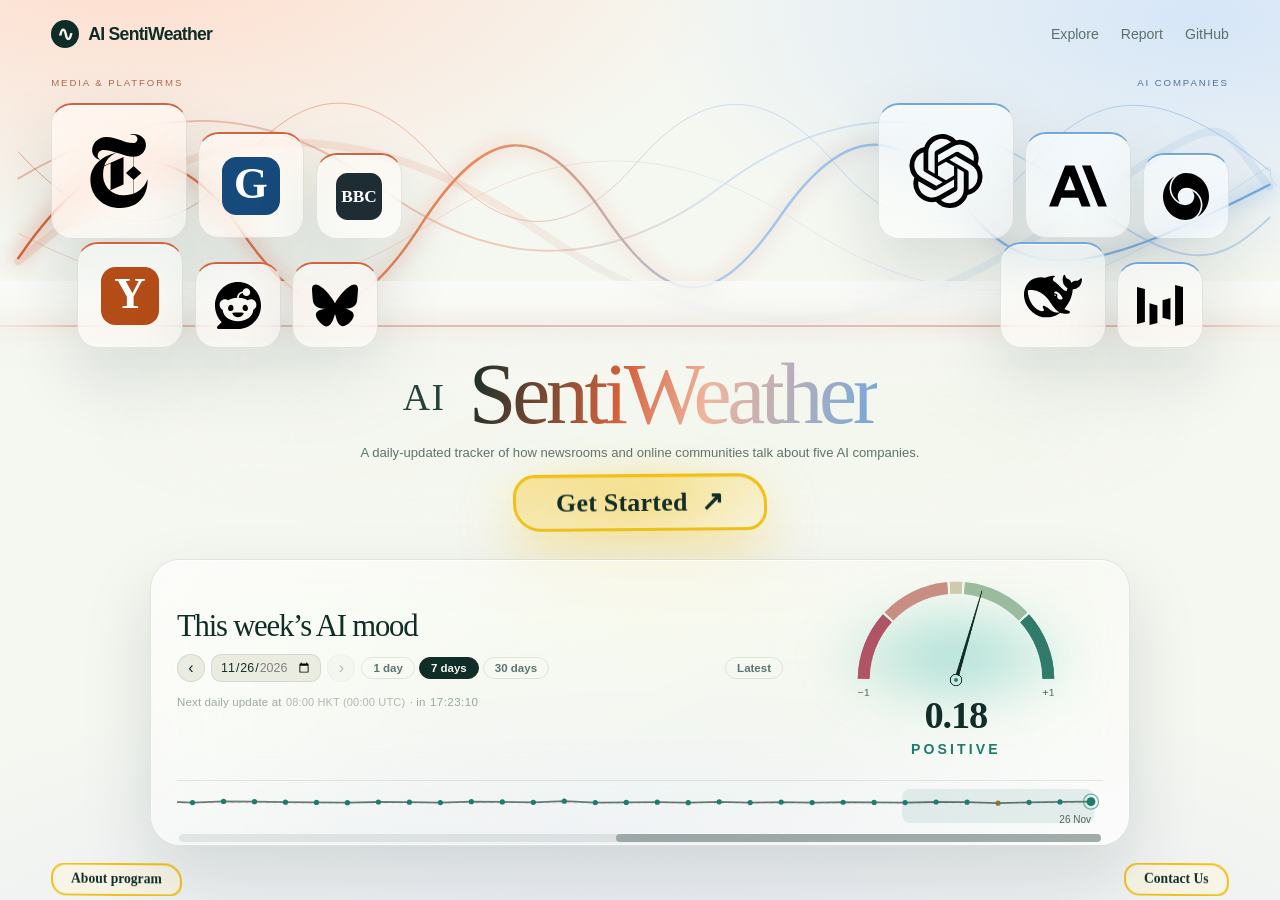
==== commit 1741bc3c: "Replace the slider with a scrollable timeline and a visible scroll rail" ====
--- a/docs/index.html
+++ b/docs/index.html
@@ -14,8 +14,8 @@
     document.querySelectorAll("[data-reveal]").forEach(function (el) { el.classList.add("is-in"); });
   }, 2500);
 </script>
-<link rel="stylesheet" href="./style.css?v=20261127d">
-<script defer src="./app.js?v=20261127d"></script>
+<link rel="stylesheet" href="./style.css?v=20261127e">
+<script defer src="./app.js?v=20261127e"></script>
 </head>
 <body data-page="home">
 
@@ -127,11 +127,6 @@
         <span class="nu-at">08:00 HKT (00:00 UTC)</span>
         <span>&middot; in</span>
         <span class="nu-clock" id="nextClock">--:--:--</span>
-        <span class="strip-nav">
-          <button class="strip-step" id="stripPrev" type="button" aria-label="Previous 30 days">‹</button>
-          <span class="strip-page" id="stripPage">1 / 1</span>
-          <button class="strip-step" id="stripNext" type="button" aria-label="Next 30 days">›</button>
-        </span>
       </p>
     </div>
     <div class="instrument">
@@ -142,9 +137,11 @@
       </div>
     </div>
     <div class="weather-foot">
-      <div class="weekstrip" title="Drag left or right, or use the arrows, to browse dates">
-        <canvas id="weekStrip" height="76" aria-label="Daily average sentiment across the collected period, grouped into 30-day blocks."></canvas>
-        <input type="range" id="stripRange" class="strip-range" min="0" max="0" step="1" value="0" aria-label="Choose a 30-day block">
+      <div class="weekstrip">
+        <div class="strip-scroll" id="stripScroll">
+          <canvas id="weekStrip" height="68" aria-label="Daily average sentiment across the collected period. Scroll sideways to see more dates, click a day to move the window."></canvas>
+        </div>
+        <div class="strip-rail" id="stripRail"><span class="strip-thumb" id="stripThumb"></span></div>
         <div class="strip-tip" id="stripTip" hidden></div>
       </div>
     </div>
--- a/docs/style.css
+++ b/docs/style.css
@@ -583,7 +583,7 @@
   margin: 0 auto;
   padding: clamp(12px, 1.8vh, 20px) clamp(20px, 3.2vw, 44px) clamp(10px, 1.4vh, 16px);
   display: grid;
-  grid-template-columns: 1fr auto;
+  grid-template-columns: minmax(0, 1fr) auto;
   grid-template-areas:
     "copy gauge"
     "foot foot";
@@ -596,6 +596,7 @@
 .weather > .instrument { grid-area: gauge }
 .weather-foot {
   grid-area: foot;
+  min-width: 0;
   display: grid;
   gap: 2px;
   border-top: 1px solid var(--glass-brd);
@@ -714,114 +715,63 @@
 .weekstrip {
   position: relative;
   width: 100%;
-  cursor: grab;
-  user-select: none;
-  touch-action: none;
-}
-
-.weekstrip:active { cursor: grabbing }
-
-.weekstrip:hover .strip-range::-webkit-slider-thumb,
-.weekstrip:hover .strip-range::-moz-range-thumb { scale: 1.15 }
-
-/* explicit page arrows, so paging never depends on a drag */
-.strip-nav {
-  margin-left: auto;
-  display: inline-flex;
-  align-items: center;
-  gap: 4px;
-  opacity: 1;
-}
-
-.strip-page {
-  font-size: .66rem;
-  letter-spacing: .06em;
-  font-variant-numeric: tabular-nums;
-  min-width: 3.2em;
-  text-align: center;
-}
-
-.strip-step {
-  width: 20px;
-  height: 20px;
-  display: grid;
-  place-content: center;
-  border: 1px solid var(--glass-brd);
-  border-radius: 50%;
-  background: var(--glass-bg);
-  color: var(--muted);
-  font-size: .92rem;
-  line-height: 1;
-  transition: color .2s ease, background .2s ease, opacity .2s ease;
-}
-
-.strip-step:hover:not(:disabled) { color: var(--ink); background: var(--card) }
-.strip-step:disabled { opacity: .3; cursor: default }
+  min-width: 0;
+}
+
+
+
+
 
 .weekstrip canvas {
   display: block;
-  width: 100%;
-  height: 76px;
-  pointer-events: none;
-}
-
-/* the strip is a slider: one step per 30-day block */
-.strip-range {
+  height: 62px;
+  cursor: pointer;
+}
+
+.weekstrip canvas:active { cursor: grabbing }
+
+/* the strip scrolls sideways: 30 days fit the width, the rest waits off-screen */
+.strip-scroll {
+  min-width: 0;
+  max-width: 100%;
+  overflow-x: auto;
+  overflow-y: hidden;
+  border-radius: 10px;
+  padding-bottom: 2px;
+  overscroll-behavior-x: contain;
+}
+
+.strip-scroll { scrollbar-width: none }
+.strip-scroll::-webkit-scrollbar { display: none }
+
+/* always-visible rail: the native scrollbar is invisible on macOS until you scroll */
+.strip-rail {
+  position: relative;
+  height: 8px;
+  margin: 5px 2px 0;
+  border-radius: 99px;
+  background: color-mix(in srgb, var(--ink) 9%, transparent);
+  touch-action: none;
+}
+
+.strip-rail[hidden] { display: none }
+
+.strip-thumb {
   position: absolute;
-  left: 3px;
-  right: 3px;
-  top: 50%;
-  width: calc(100% - 6px);
-  height: 58px;
-  margin: 0;
-  transform: translateY(-50%);
-  appearance: none;
-  -webkit-appearance: none;
-  background: transparent;
-  pointer-events: none;
-}
-
-.strip-range:disabled { opacity: .45; cursor: default }
-
-.strip-range::-webkit-slider-runnable-track {
-  height: 58px;
-  background: transparent;
-  border: 0;
-}
-
-.strip-range::-moz-range-track {
-  height: 58px;
-  background: transparent;
-  border: 0;
-}
-
-.strip-range::-webkit-slider-thumb {
-  -webkit-appearance: none;
-  appearance: none;
-  width: 18px;
-  height: 18px;
-  margin-top: 17px;
-  border-radius: 50%;
-  background: var(--card);
-  border: 3px solid var(--mood, var(--teal));
-  box-shadow: 0 4px 12px rgba(16, 44, 38, .25), 0 0 0 6px color-mix(in srgb, var(--mood, var(--teal)) 16%, transparent);
-  transition: box-shadow .2s ease, scale .2s ease;
-}
-
-.strip-range::-moz-range-thumb {
-  width: 18px;
-  height: 18px;
-  border-radius: 50%;
-  background: var(--card);
-  border: 3px solid var(--mood, var(--teal));
-  box-shadow: 0 4px 12px rgba(16, 44, 38, .25), 0 0 0 6px color-mix(in srgb, var(--mood, var(--teal)) 16%, transparent);
-}
-
-.strip-range:focus-visible::-webkit-slider-thumb,
-.strip-range:hover::-webkit-slider-thumb { scale: 1.15 }
-
-.strip-range:focus-visible::-moz-range-thumb,
-.strip-range:hover::-moz-range-thumb { scale: 1.15 }
+  top: 0;
+  left: 0;
+  height: 100%;
+  border-radius: 99px;
+  background: color-mix(in srgb, var(--ink) 32%, transparent);
+  cursor: grab;
+  transition: background .15s ease;
+}
+
+.strip-thumb:hover, .strip-thumb:active {
+  background: color-mix(in srgb, var(--ink) 48%, transparent);
+  cursor: grabbing;
+}
+
 
 .strip-tip {
   position: absolute;
@@ -1512,7 +1462,7 @@
   .readout strong { font-size: clamp(2.2rem, 3vw, 3rem) }
   .weather-copy h2 { font-size: clamp(1.6rem, 2.4vw, 2.2rem) }
   .corner { padding: 7px 18px; font-size: .85rem }
-  .weekstrip canvas { height: 48px }
+  .weekstrip canvas { height: 42px }
   .daybar { margin-top: 6px }
   .weather-foot { padding-top: 4px }
   .stage { padding-bottom: 4px }
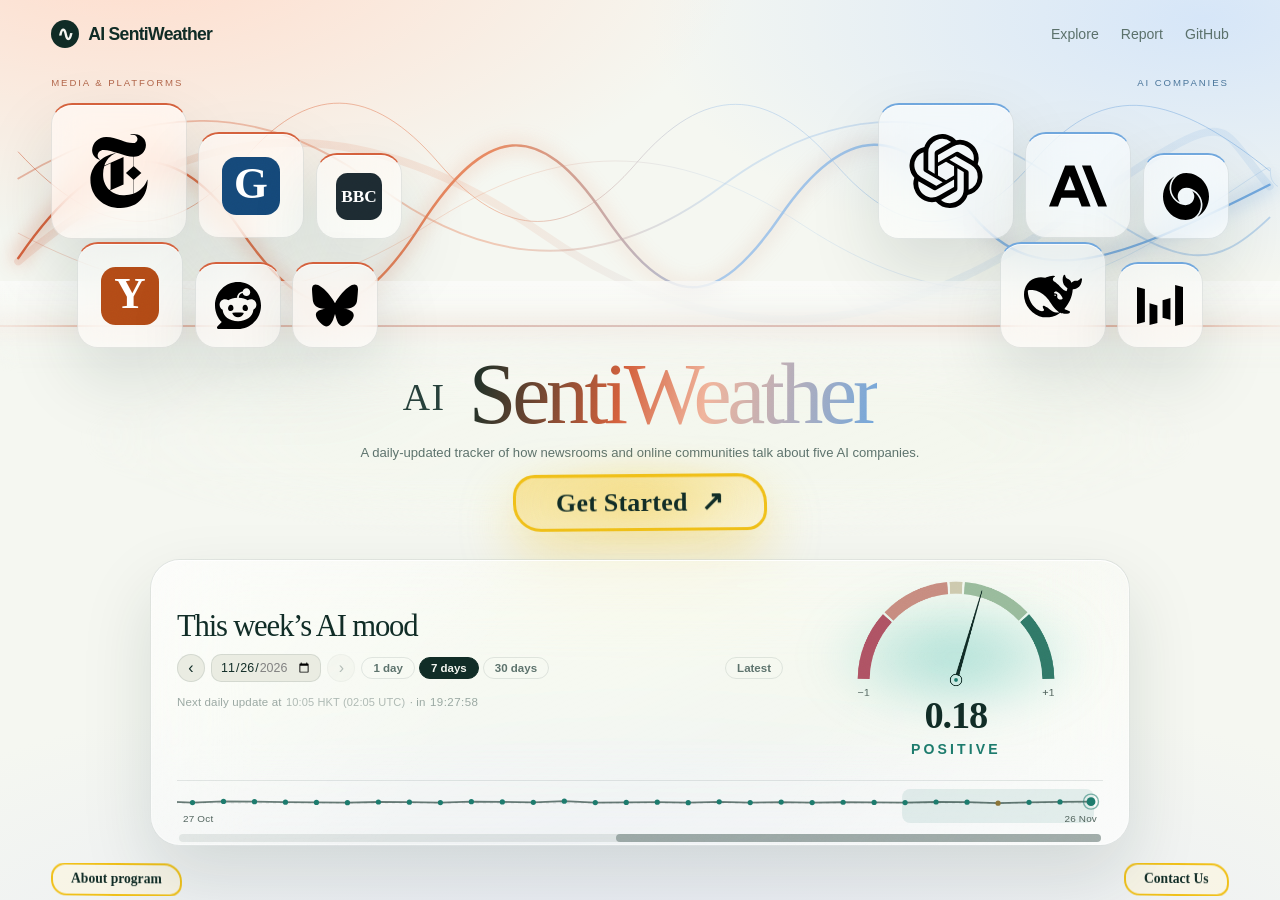
==== commit b966e4b2: "Track the visible dates on the strip edges and move the daily run to 10:05 HKT" ====
--- a/docs/index.html
+++ b/docs/index.html
@@ -14,8 +14,8 @@
     document.querySelectorAll("[data-reveal]").forEach(function (el) { el.classList.add("is-in"); });
   }, 2500);
 </script>
-<link rel="stylesheet" href="./style.css?v=20261127e">
-<script defer src="./app.js?v=20261127e"></script>
+<link rel="stylesheet" href="./style.css?v=20261127f">
+<script defer src="./app.js?v=20261127f"></script>
 </head>
 <body data-page="home">
 
@@ -124,7 +124,7 @@
       </div>
       <p class="next-update" id="nextUpdate">
         <span>Next daily update at</span>
-        <span class="nu-at">08:00 HKT (00:00 UTC)</span>
+        <span class="nu-at" id="nextAt">10:05 HKT (02:05 UTC)</span>
         <span>&middot; in</span>
         <span class="nu-clock" id="nextClock">--:--:--</span>
       </p>
@@ -142,6 +142,7 @@
           <canvas id="weekStrip" height="68" aria-label="Daily average sentiment across the collected period. Scroll sideways to see more dates, click a day to move the window."></canvas>
         </div>
         <div class="strip-rail" id="stripRail"><span class="strip-thumb" id="stripThumb"></span></div>
+        <div class="strip-dates" aria-hidden="true"><span id="stripFrom">1 Oct</span><span id="stripTo">26 Nov</span></div>
         <div class="strip-tip" id="stripTip" hidden></div>
       </div>
     </div>
--- a/docs/style.css
+++ b/docs/style.css
@@ -771,6 +771,23 @@
   background: color-mix(in srgb, var(--ink) 48%, transparent);
   cursor: grabbing;
 }
+
+/* the two edge labels follow the scroll position */
+.strip-dates {
+  position: absolute;
+  left: 6px;
+  right: 6px;
+  bottom: 18px;
+  display: flex;
+  justify-content: space-between;
+  font-size: .62rem;
+  letter-spacing: .02em;
+  color: var(--gauge-text, var(--muted));
+  pointer-events: none;
+  user-select: none;
+}
+
+.strip-dates span, .strip-dates span { white-space: nowrap }
 
 
 .strip-tip {
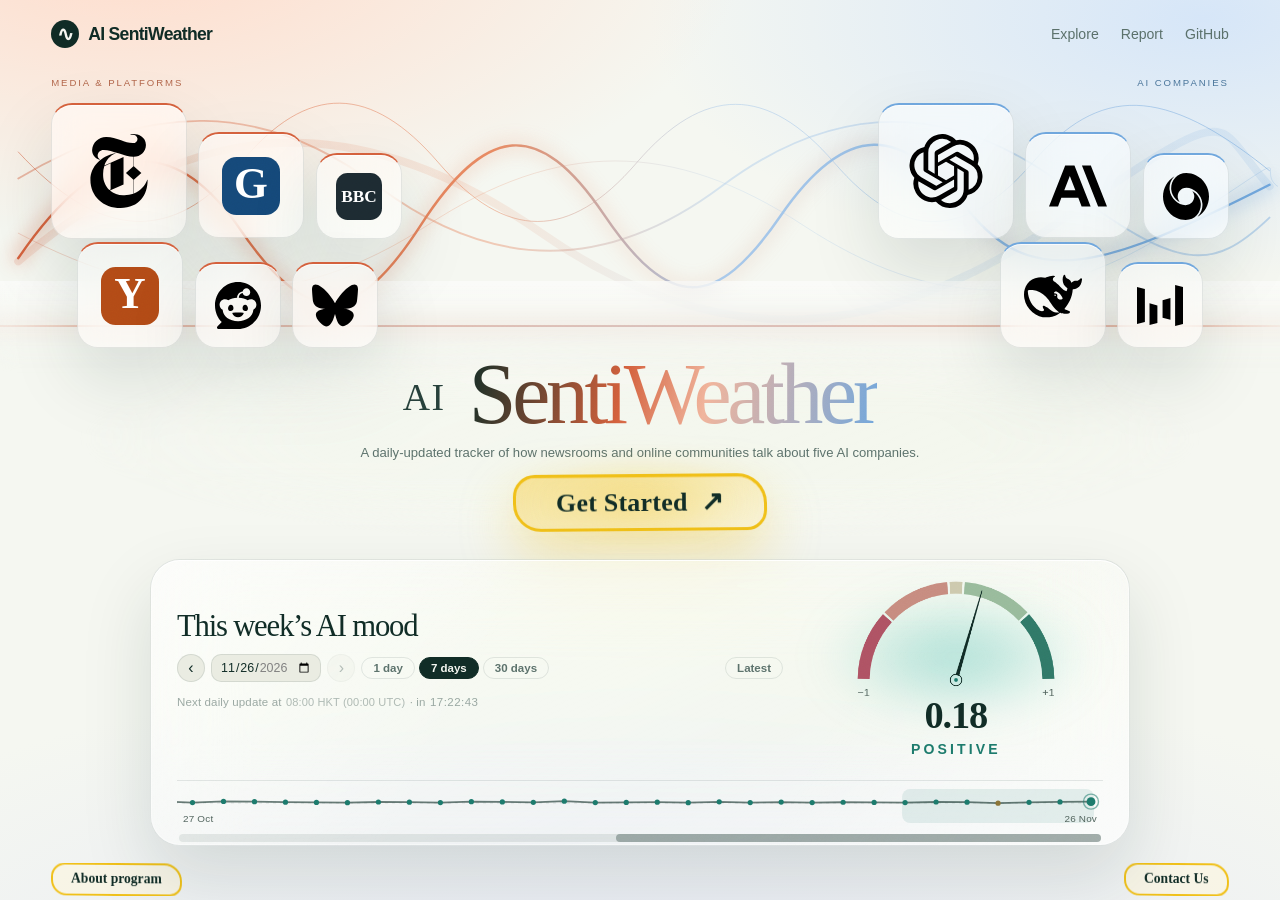
==== commit 049aecf8: "Put the daily run back at 08:00 HKT and count down to 00:00 UTC" ====
--- a/docs/index.html
+++ b/docs/index.html
@@ -14,8 +14,8 @@
     document.querySelectorAll("[data-reveal]").forEach(function (el) { el.classList.add("is-in"); });
   }, 2500);
 </script>
-<link rel="stylesheet" href="./style.css?v=20261127f">
-<script defer src="./app.js?v=20261127f"></script>
+<link rel="stylesheet" href="./style.css?v=20261127g">
+<script defer src="./app.js?v=20261127g"></script>
 </head>
 <body data-page="home">
 
@@ -124,7 +124,7 @@
       </div>
       <p class="next-update" id="nextUpdate">
         <span>Next daily update at</span>
-        <span class="nu-at" id="nextAt">10:05 HKT (02:05 UTC)</span>
+        <span class="nu-at" id="nextAt">08:00 HKT (00:00 UTC)</span>
         <span>&middot; in</span>
         <span class="nu-clock" id="nextClock">--:--:--</span>
       </p>
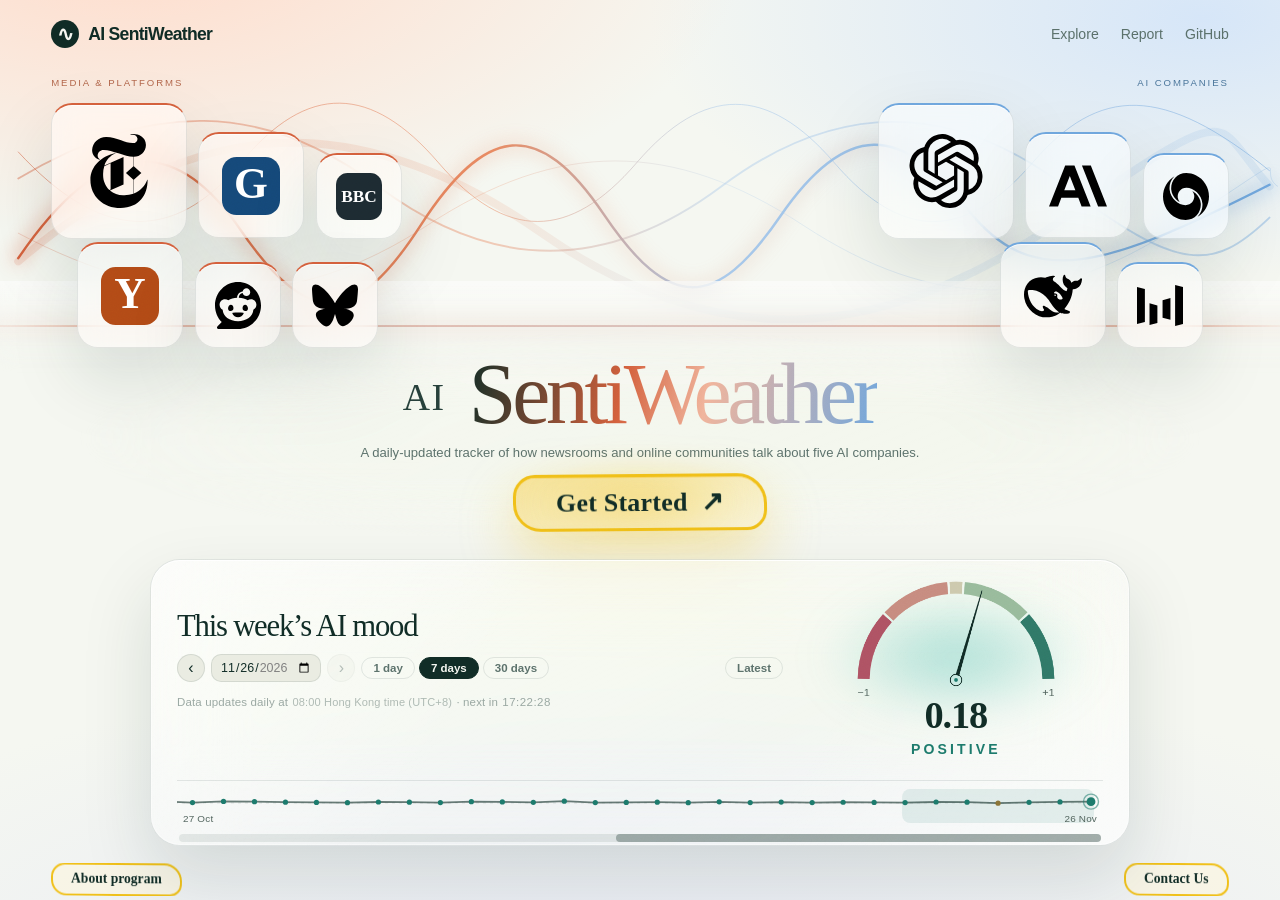
==== commit 4158d8c6: "State the refresh time as Hong Kong time (UTC+8) instead of a UTC conversion" ====
--- a/docs/index.html
+++ b/docs/index.html
@@ -14,8 +14,8 @@
     document.querySelectorAll("[data-reveal]").forEach(function (el) { el.classList.add("is-in"); });
   }, 2500);
 </script>
-<link rel="stylesheet" href="./style.css?v=20261127g">
-<script defer src="./app.js?v=20261127g"></script>
+<link rel="stylesheet" href="./style.css?v=20261127h">
+<script defer src="./app.js?v=20261127h"></script>
 </head>
 <body data-page="home">
 
@@ -123,9 +123,9 @@
         <button type="button" class="latest" id="latestWindow">Latest</button>
       </div>
       <p class="next-update" id="nextUpdate">
-        <span>Next daily update at</span>
-        <span class="nu-at" id="nextAt">08:00 HKT (00:00 UTC)</span>
-        <span>&middot; in</span>
+        <span>Data updates daily at</span>
+        <span class="nu-at" id="nextAt">08:00 Hong Kong time (UTC+8)</span>
+        <span>&middot; next in</span>
         <span class="nu-clock" id="nextClock">--:--:--</span>
       </p>
     </div>
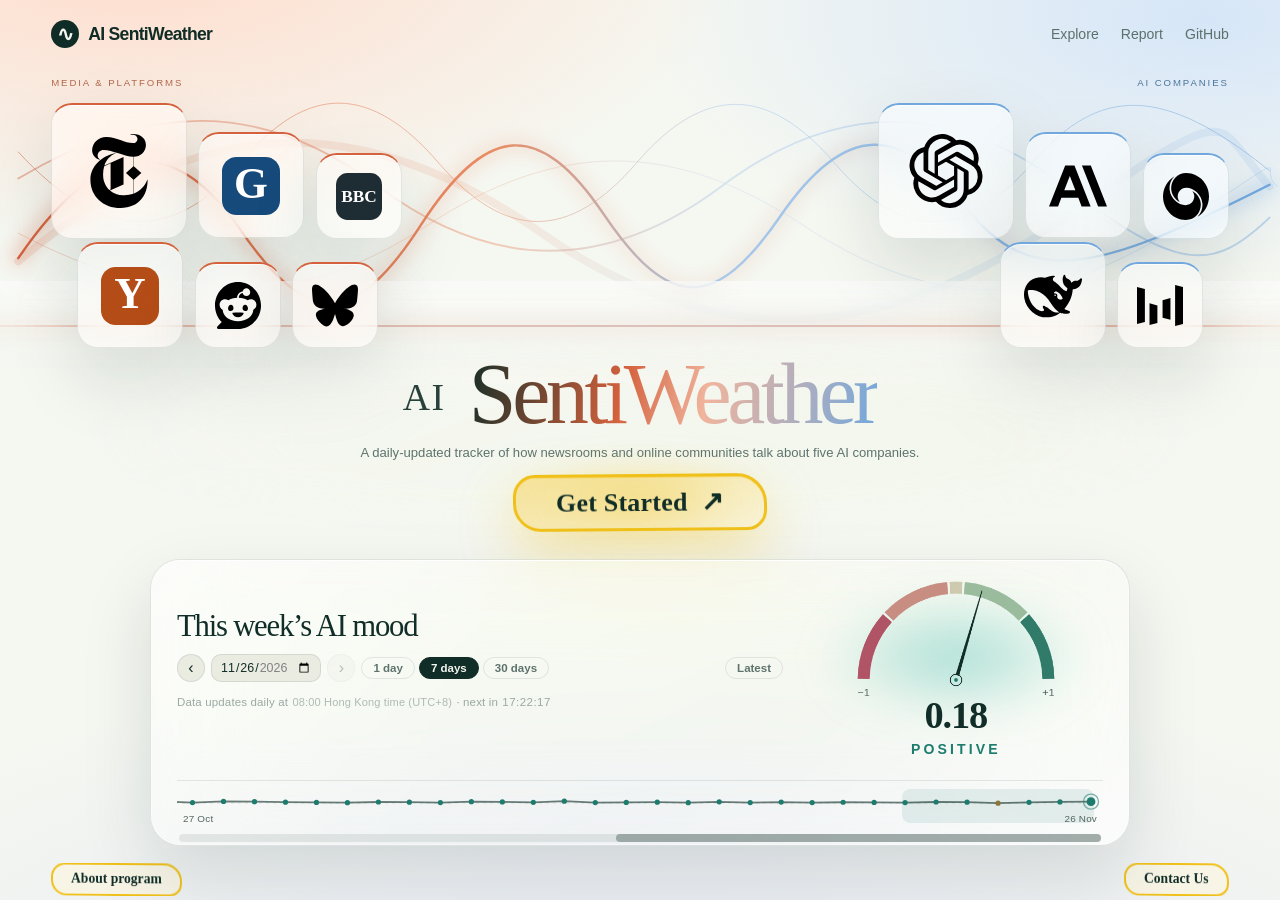
==== commit 42c04049: "Only label missing data as such, and capitalise the comparison rule" ====
--- a/docs/index.html
+++ b/docs/index.html
@@ -14,8 +14,8 @@
     document.querySelectorAll("[data-reveal]").forEach(function (el) { el.classList.add("is-in"); });
   }, 2500);
 </script>
-<link rel="stylesheet" href="./style.css?v=20261127h">
-<script defer src="./app.js?v=20261127h"></script>
+<link rel="stylesheet" href="./style.css?v=20261127i">
+<script defer src="./app.js?v=20261127i"></script>
 </head>
 <body data-page="home">
 
--- a/docs/style.css
+++ b/docs/style.css
@@ -923,6 +923,13 @@
 
 /* selection */
 
+.cap {
+  font-weight: 650;
+  text-transform: uppercase;
+  letter-spacing: .06em;
+  color: var(--ink);
+}
+
 .selector {
   display: grid;
   grid-template-columns: 1fr 1fr;
@@ -1045,9 +1052,15 @@
   cursor: not-allowed;
 }
 
-.blob[aria-disabled="true"] span:after {
+.blob[aria-disabled="true"][data-reason="nodata"] span:after {
   content: " · no data";
   opacity: .8;
+}
+
+/* full comparison: dimmed but not mislabelled as missing data */
+.blob[aria-disabled="true"][data-reason="limit"] {
+  opacity: .55;
+  border-style: solid;
 }
 
 .launch {
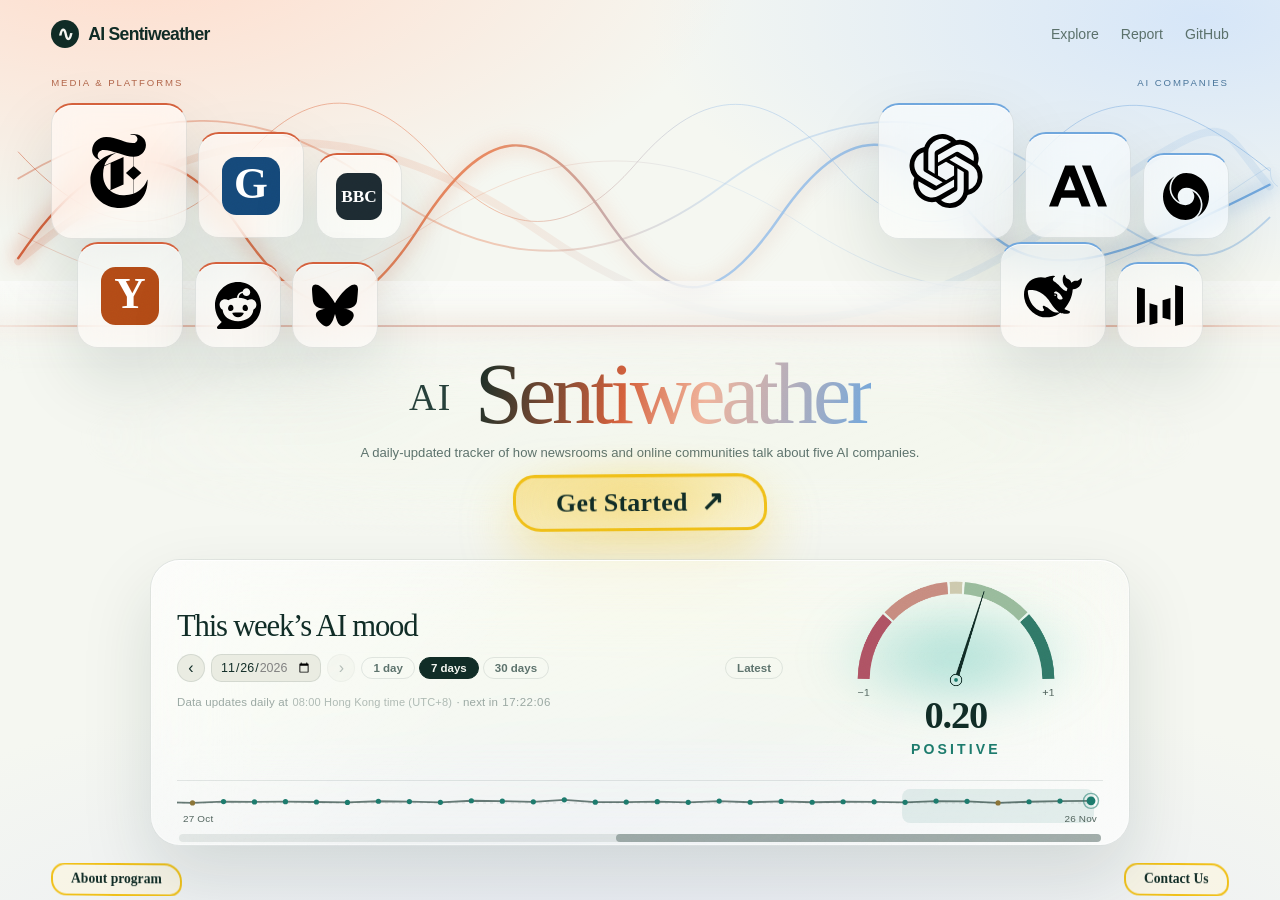
==== commit 17cbadcb: "Publish 45912317082" ====
--- a/docs/index.html
+++ b/docs/index.html
@@ -6,7 +6,7 @@
 <meta name="theme-color" content="#f6f7f1" media="(prefers-color-scheme: light)">
 <meta name="theme-color" content="#050d12" media="(prefers-color-scheme: dark)">
 <meta name="color-scheme" content="light dark">
-<title>AI SentiWeather · AI in public conversation</title>
+<title>AI Sentiweather · AI in public conversation</title>
 <meta name="description" content="A daily-updated tracker of media coverage and online discussion about five AI companies.">
 <script>
   document.documentElement.classList.add("js-anim");
@@ -27,7 +27,7 @@
 <div class="grain" aria-hidden="true"></div>
 
 <header class="site-head" data-reveal data-anim="fade" style="--d:0ms">
-  <a class="brand" href="./index.html"><i aria-hidden="true">∿</i> AI SentiWeather</a>
+  <a class="brand" href="./index.html"><i aria-hidden="true">∿</i> AI Sentiweather</a>
   <nav aria-label="Main">
     <a href="start.html">Explore</a>
     <a href="report.html">Report</a>
@@ -98,7 +98,7 @@
 
   <section class="title-block">
     <div class="lens" aria-hidden="true" data-reveal data-anim="fade" style="--d:220ms"></div>
-    <h1 data-reveal data-anim="rise" style="--d:240ms"><span class="ai-mark">AI</span> <em>SentiWeather</em></h1>
+    <h1 data-reveal data-anim="rise" style="--d:240ms"><span class="ai-mark">AI</span> <em>Sentiweather</em></h1>
     <p class="hero-lede" data-reveal data-anim="rise" style="--d:360ms">A daily-updated tracker of how newsrooms and online communities talk about five AI companies.</p>
     <a class="get-start" href="start.html" data-reveal data-anim="pop" style="--d:460ms">Get Started <span class="arrow" aria-hidden="true">↗</span></a>
   </section>
@@ -158,7 +158,7 @@
 <dialog class="dialog" id="aboutDialog">
   <div class="body">
     <h2>About the program</h2>
-    <p>AI SentiWeather follows five AI companies — OpenAI, Anthropic, Google DeepMind, DeepSeek and ByteDance Seed — across news outlets (The New York Times, The Guardian, BBC) and online communities (Hacker News, Reddit, Bluesky).</p>
+    <p>AI Sentiweather follows five AI companies — OpenAI, Anthropic, Google DeepMind, DeepSeek and ByteDance Seed — across news outlets (The New York Times, The Guardian, BBC) and online communities (Hacker News, Reddit, Bluesky).</p>
     <p>Every day a scheduled job collects new items, scores their tone and republishes this site. Forum figures are samples; media figures use headlines and short excerpts.</p>
     <p class="tiny">COMM3650 · Kelly &amp; Fufu · Hong Kong time, daily cutoff 07:55 HKT</p>
     <button class="close" type="button">Close</button>
--- a/docs/style.css
+++ b/docs/style.css
@@ -1,5 +1,5 @@
 /* ============================================================
-   AI SentiWeather — design system
+   AI Sentiweather — design system
    Light and dark follow the operating system appearance.
    ============================================================ */
 
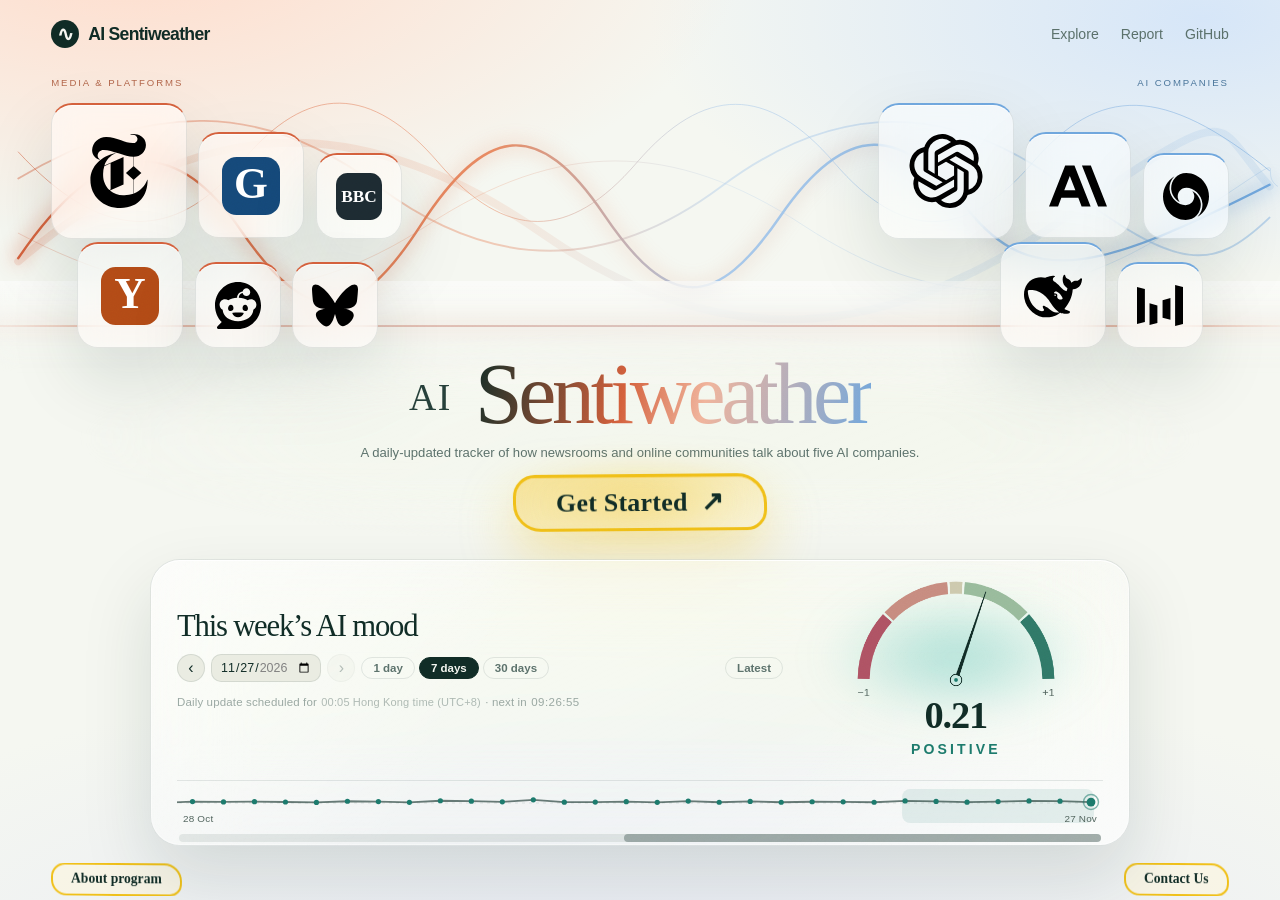
==== commit a4da0540: "Publish updated website copy" ====
--- a/docs/index.html
+++ b/docs/index.html
@@ -123,8 +123,8 @@
         <button type="button" class="latest" id="latestWindow">Latest</button>
       </div>
       <p class="next-update" id="nextUpdate">
-        <span>Data updates daily at</span>
-        <span class="nu-at" id="nextAt">08:00 Hong Kong time (UTC+8)</span>
+        <span>Daily update scheduled for</span>
+        <span class="nu-at" id="nextAt">00:05 Hong Kong time (UTC+8)</span>
         <span>&middot; next in</span>
         <span class="nu-clock" id="nextClock">--:--:--</span>
       </p>
@@ -160,7 +160,7 @@
     <h2>About the program</h2>
     <p>AI Sentiweather follows five AI companies — OpenAI, Anthropic, Google DeepMind, DeepSeek and ByteDance Seed — across news outlets (The New York Times, The Guardian, BBC) and online communities (Hacker News, Reddit, Bluesky).</p>
     <p>Every day a scheduled job collects new items, scores their tone and republishes this site. Forum figures are samples; media figures use headlines and short excerpts.</p>
-    <p class="tiny">COMM3650 · Kelly &amp; Fufu · Hong Kong time, daily cutoff 07:55 HKT</p>
+    <p class="tiny">COMM3650 · Kelly &amp; Fufu · Updates cover the previous day through 23:59 Hong Kong time</p>
     <button class="close" type="button">Close</button>
   </div>
 </dialog>
@@ -169,6 +169,7 @@
   <div class="body">
     <h2>Contact Us</h2>
     <p>Course project for COMM3650 (CUHK), built by Kelly &amp; Fufu.</p>
+    <p>Email: <a href="mailto:kellyding@link.cuhk.edu.hk">kellyding@link.cuhk.edu.hk</a></p>
     <p>Source and issues: <a href="https://github.com/COMM3650-AISentiWeather/AI-SentiWeather" target="_blank" rel="noopener noreferrer">github.com/COMM3650-AISentiWeather/AI-SentiWeather</a></p>
     <p class="tiny">COMM3650-AISentiWeather/AI-SentiWeather · GitHub Organization</p>
     <button class="close" type="button">Close</button>
